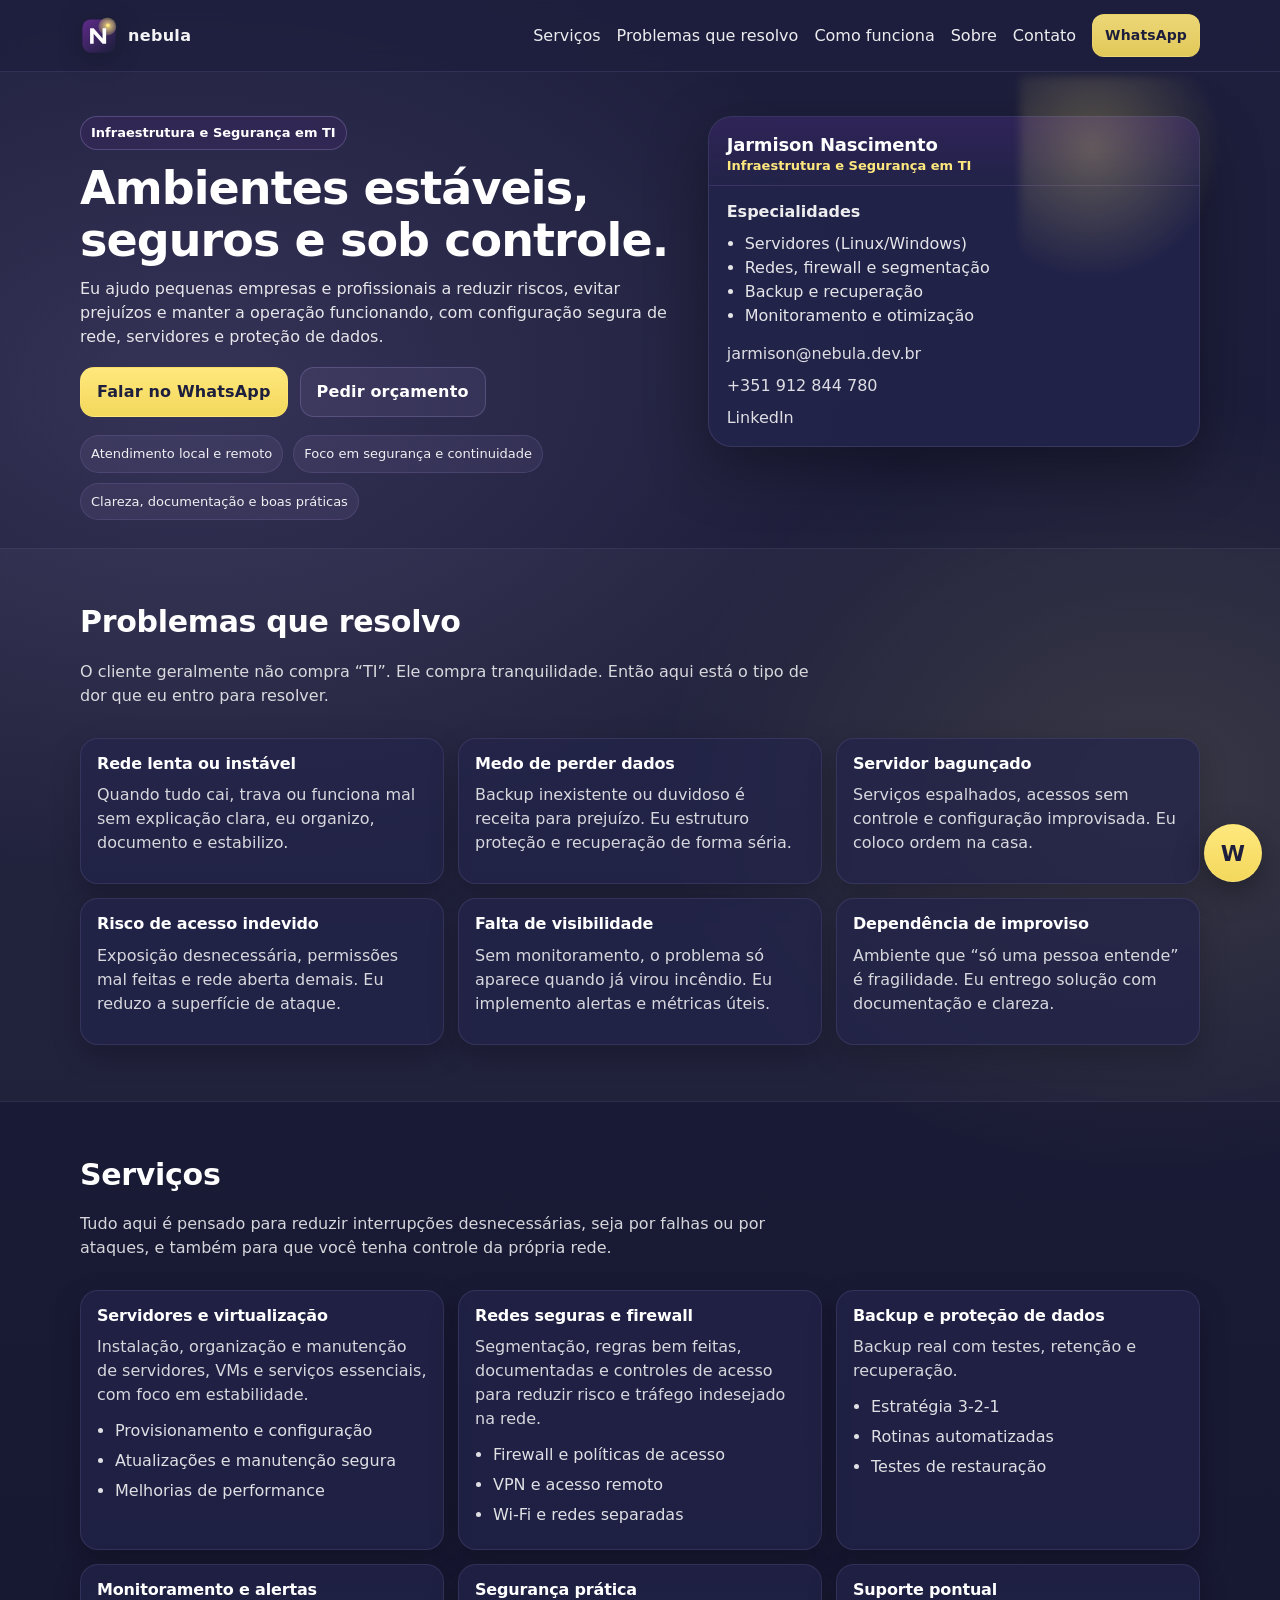
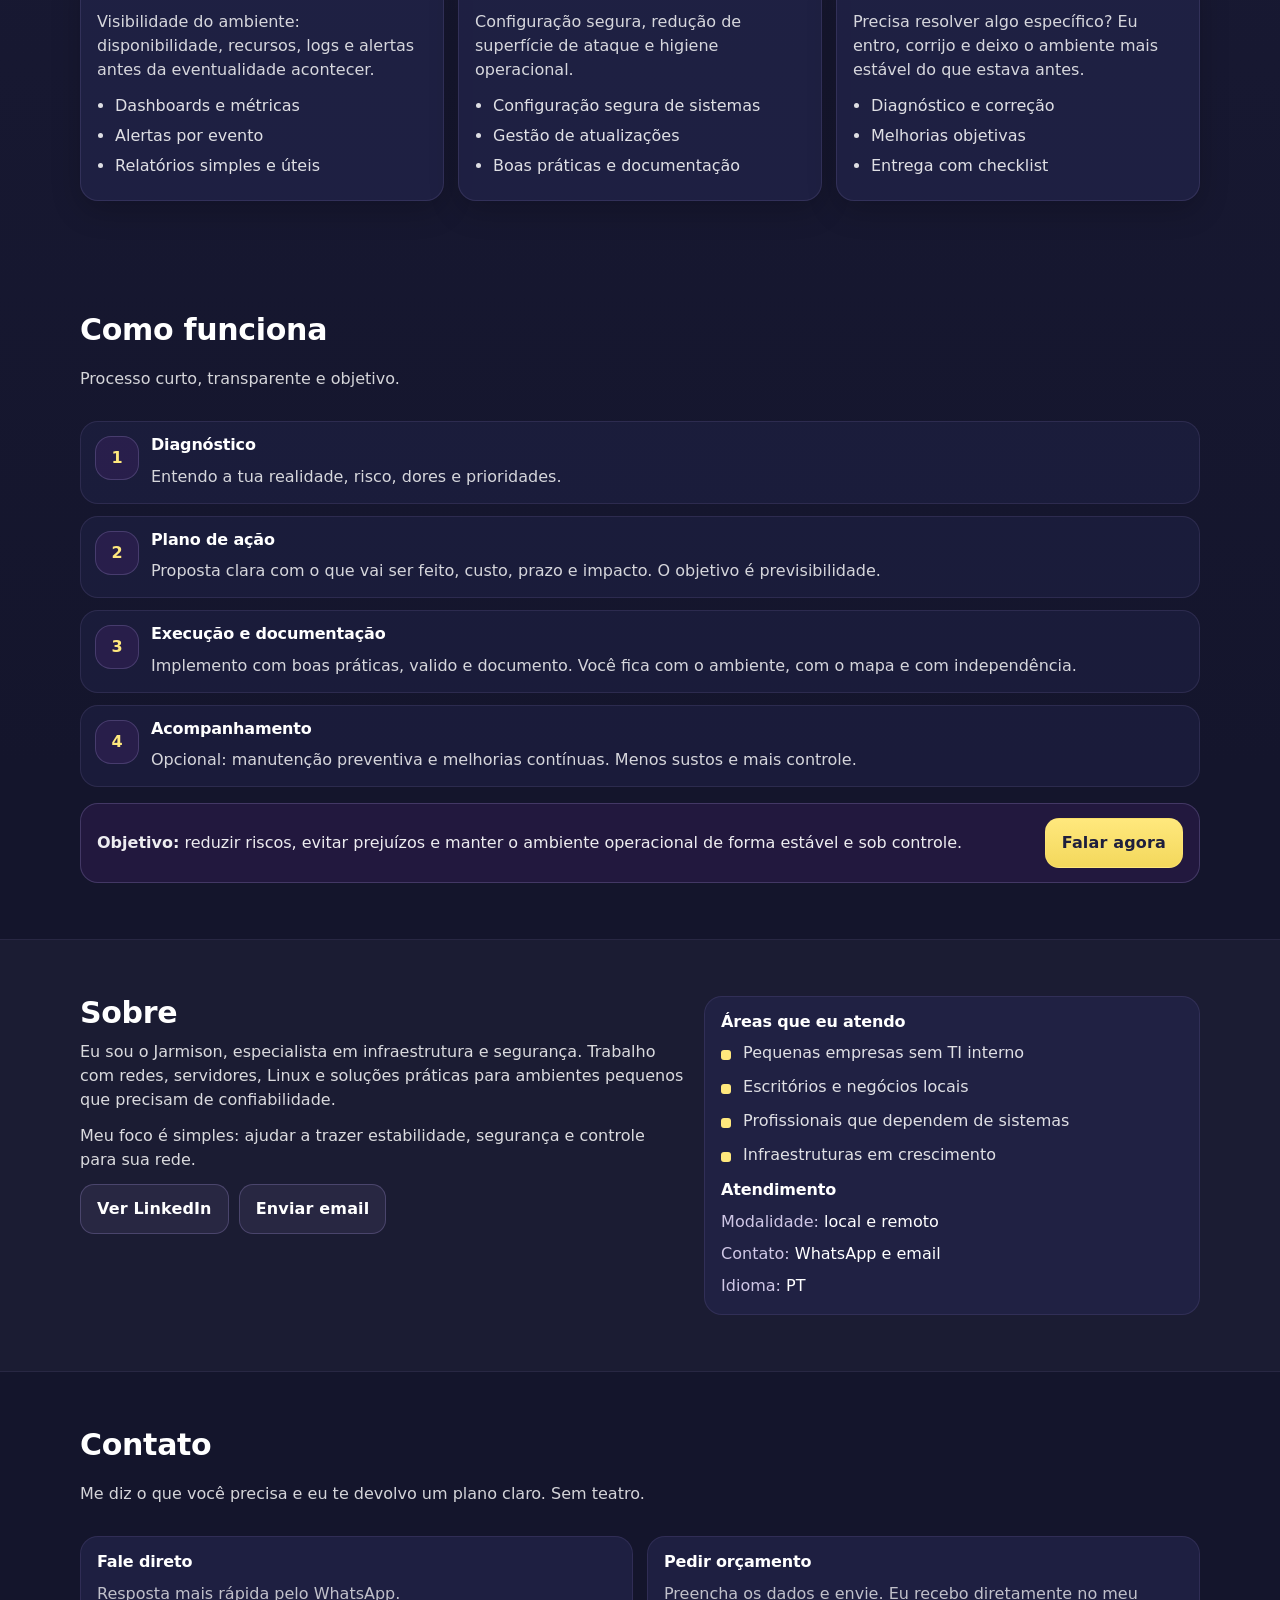
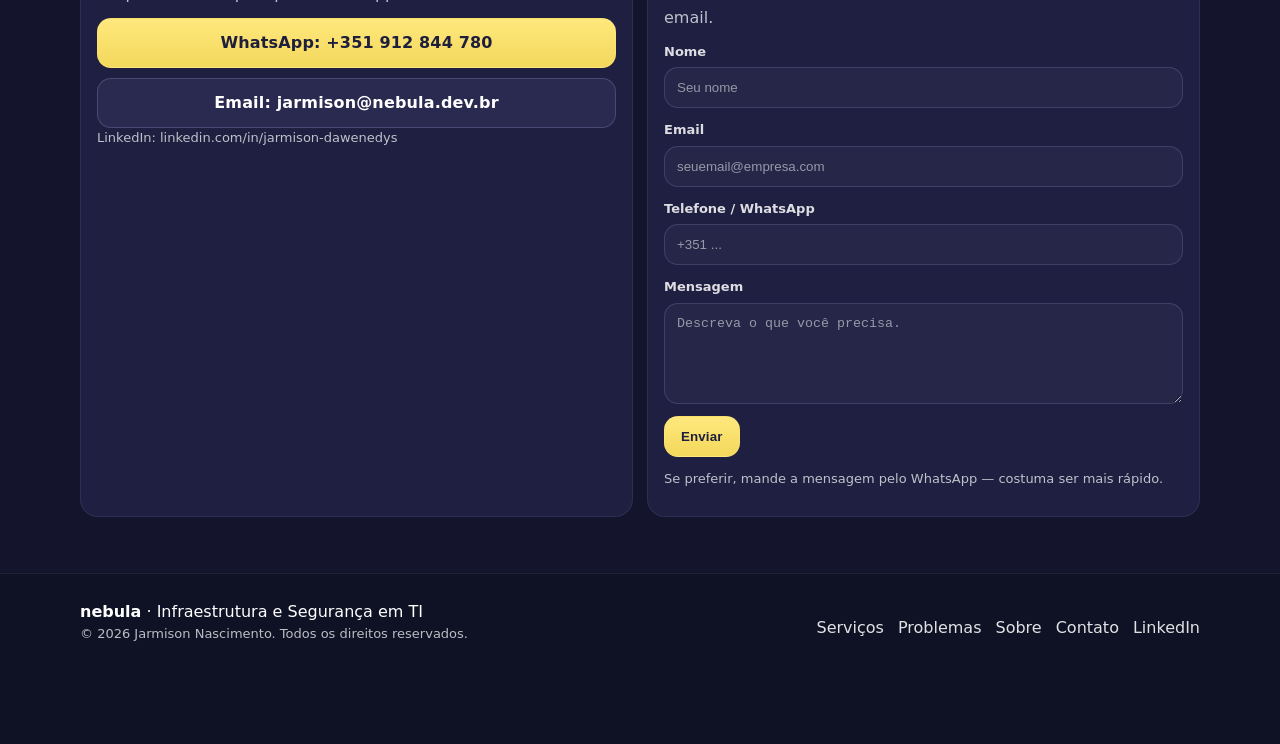
==== index.html @ e4e460ba "Atualizado algumas referências no código." ====
<!doctype html>
<html lang="pt-PT">
<head>
  <meta charset="utf-8" />
  <meta name="viewport" content="width=device-width, initial-scale=1" />
  <title>Jarmison Nascimento — Infraestrutura e Segurança em TI</title>
  <meta name="description" content="Infraestrutura e Segurança em TI para pequenas empresas e profissionais: redes, servidores, backup, proteção de dados, monitoramento e configuração segura. Atendimento local e remoto." />
  <meta name="robots" content="index,follow" />
  <meta name="author" content="Jarmison Nascimento" />
  <meta name="theme-color" content="#1E1F3D" />
  <meta name="keywords" content="infraestrutura TI, segurança TI, servidores, redes, firewall, backup, monitoramento, suporte técnico, pequenas empresas, Portugal" />
  <link rel="canonical" href="https://jarmis0n.github.io/nebula-site/" />

  <meta property="og:locale" content="pt_PT" />
  <meta property="og:type" content="website" />
  <meta property="og:title" content="Jarmison Nascimento — Infraestrutura e Segurança em TI" />
  <meta property="og:description" content="Soluções seguras e eficientes para pequenas empresas e profissionais. Atendimento local e remoto." />
  <meta property="og:url" content="https://jarmis0n.github.io/nebula-site/" />
  <meta property="og:site_name" content="Nebula" />
  <meta property="og:image" content="https://jarmis0n.github.io/nebula-site/og-image.png" />

  <meta name="twitter:card" content="summary_large_image" />
  <meta name="twitter:title" content="Jarmison Nascimento — Infraestrutura e Segurança em TI" />
  <meta name="twitter:description" content="Soluções seguras e eficientes para pequenas empresas e profissionais." />
  <meta name="twitter:image" content="https://jarmis0n.github.io/nebula-site/og-image.png" />

  <link rel="icon" type="image/svg+xml" href="favicon.svg" />
  <link rel="stylesheet" href="styles.css" />

  <script type="application/ld+json">
  {
    "@context": "https://schema.org",
    "@type": "ProfessionalService",
    "name": "Jarmison Nascimento - Infraestrutura e Segurança em TI",
    "description": "Serviços de infraestrutura e segurança em TI para pequenas empresas e profissionais.",
    "email": "jarmison@nebula.dev.br",
    "telephone": "+351912844780",
    "url": "https://jarmis0n.github.io/nebula-site/",
    "areaServed": "Portugal",
    "sameAs": [
      "https://www.linkedin.com/in/jarmison-dawenedys/"
    ]
  }
  </script>
</head>

<body>
  <a class="skip-link" href="#conteudo">Saltar para o conteúdo</a>

  <header class="site-header">
    <nav class="nav container" aria-label="Navegação principal">
      <a class="brand" href="#inicio" aria-label="Nebula - início">
        <img class="brand__logo" src="logo-nebula.svg" alt="" aria-hidden="true" />
        <span class="brand__text">nebula</span>
      </a>

      <button class="nav__toggle" aria-label="Abrir menu" aria-expanded="false" type="button">
        <span class="nav__toggle-lines" aria-hidden="true"></span>
      </button>

      <div class="nav__links" data-nav-links>
        <a href="#servicos">Serviços</a>
        <a href="#problemas">Problemas que resolvo</a>
        <a href="#como-funciona">Como funciona</a>
        <a href="#sobre">Sobre</a>
        <a href="#contato">Contato</a>
        <a class="btn btn--small btn--primary" href="https://wa.me/351912844780" target="_blank" rel="noopener">
          WhatsApp
        </a>
      </div>
    </nav>
  </header>

  <main id="conteudo">
    <section id="inicio" class="hero">
      <div class="container hero__grid">
        <div class="hero__content">
          <p class="kicker">Infraestrutura e Segurança em TI</p>
          <h1>Ambientes estáveis, seguros e sob controle.</h1>
          <p class="lead">
            Eu ajudo pequenas empresas e profissionais a reduzir riscos, evitar prejuízos e manter a operação funcionando, com configuração segura de rede, servidores e proteção de dados.
          </p>

          <div class="hero__cta">
            <a class="btn btn--primary" href="https://wa.me/351912844780" target="_blank" rel="noopener">
              Falar no WhatsApp
            </a>
            <a class="btn btn--ghost" href="#contato">
              Pedir orçamento
            </a>
          </div>

          <ul class="badges" aria-label="Destaques">
            <li>Atendimento local e remoto</li>
            <li>Foco em segurança e continuidade</li>
            <li>Clareza, documentação e boas práticas</li>
          </ul>
        </div>

        <div class="hero__card" aria-label="Resumo rápido">
          <div class="card">
            <div class="card__top">
              <h2 class="card__title">Jarmison Nascimento</h2>
              <p class="card__subtitle">Infraestrutura e Segurança em TI</p>
            </div>

            <div class="card__body">
              <div class="mini-list">
                <p><strong>Especialidades</strong></p>
                <ul>
                  <li>Servidores (Linux/Windows)</li>
                  <li>Redes, firewall e segmentação</li>
                  <li>Backup e recuperação</li>
                  <li>Monitoramento e otimização</li>
                </ul>
              </div>

              <div class="contact-mini">
                <a href="mailto:jarmison@nebula.dev.br">jarmison@nebula.dev.br</a>
                <a href="https://wa.me/351912844780" target="_blank" rel="noopener">+351 912 844 780</a>
                <a href="https://www.linkedin.com/in/jarmison-dawenedys/" target="_blank" rel="noopener">LinkedIn</a>
              </div>
            </div>
          </div>

          <div class="glow" aria-hidden="true"></div>
        </div>
      </div>
    </section>

    <section id="problemas" class="section section--alt">
      <div class="container">
        <div class="section__head">
          <h2>Problemas que resolvo</h2>
          <p>O cliente geralmente não compra “TI”. Ele compra tranquilidade. Então aqui está o tipo de dor que eu entro para resolver.</p>
        </div>

        <div class="problems-grid">
          <article class="problem-card">
            <h3>Rede lenta ou instável</h3>
            <p>Quando tudo cai, trava ou funciona mal sem explicação clara, eu organizo, documento e estabilizo.</p>
          </article>

          <article class="problem-card">
            <h3>Medo de perder dados</h3>
            <p>Backup inexistente ou duvidoso é receita para prejuízo. Eu estruturo proteção e recuperação de forma séria.</p>
          </article>

          <article class="problem-card">
            <h3>Servidor bagunçado</h3>
            <p>Serviços espalhados, acessos sem controle e configuração improvisada. Eu coloco ordem na casa.</p>
          </article>

          <article class="problem-card">
            <h3>Risco de acesso indevido</h3>
            <p>Exposição desnecessária, permissões mal feitas e rede aberta demais. Eu reduzo a superfície de ataque.</p>
          </article>

          <article class="problem-card">
            <h3>Falta de visibilidade</h3>
            <p>Sem monitoramento, o problema só aparece quando já virou incêndio. Eu implemento alertas e métricas úteis.</p>
          </article>

          <article class="problem-card">
            <h3>Dependência de improviso</h3>
            <p>Ambiente que “só uma pessoa entende” é fragilidade. Eu entrego solução com documentação e clareza.</p>
          </article>
        </div>
      </div>
    </section>

    <section id="servicos" class="section">
      <div class="container">
        <div class="section__head">
          <h2>Serviços</h2>
          <p>
            Tudo aqui é pensado para reduzir interrupções desnecessárias, seja por falhas ou por ataques, e também para que você tenha controle da própria rede.
          </p>
        </div>

        <div class="grid grid--3">
          <article class="feature">
            <h3>Servidores e virtualização</h3>
            <p>Instalação, organização e manutenção de servidores, VMs e serviços essenciais, com foco em estabilidade.</p>
            <ul class="feature__bullets">
              <li>Provisionamento e configuração</li>
              <li>Atualizações e manutenção segura</li>
              <li>Melhorias de performance</li>
            </ul>
          </article>

          <article class="feature">
            <h3>Redes seguras e firewall</h3>
            <p>Segmentação, regras bem feitas, documentadas e controles de acesso para reduzir risco e tráfego indesejado na rede.</p>
            <ul class="feature__bullets">
              <li>Firewall e políticas de acesso</li>
              <li>VPN e acesso remoto</li>
              <li>Wi-Fi e redes separadas</li>
            </ul>
          </article>

          <article class="feature">
            <h3>Backup e proteção de dados</h3>
            <p>Backup real com testes, retenção e recuperação.</p>
            <ul class="feature__bullets">
              <li>Estratégia 3-2-1</li>
              <li>Rotinas automatizadas</li>
              <li>Testes de restauração</li>
            </ul>
          </article>

          <article class="feature">
            <h3>Monitoramento e alertas</h3>
            <p>Visibilidade do ambiente: disponibilidade, recursos, logs e alertas antes da eventualidade acontecer.</p>
            <ul class="feature__bullets">
              <li>Dashboards e métricas</li>
              <li>Alertas por evento</li>
              <li>Relatórios simples e úteis</li>
            </ul>
          </article>

          <article class="feature">
            <h3>Segurança prática</h3>
            <p>Configuração segura, redução de superfície de ataque e higiene operacional.</p>
            <ul class="feature__bullets">
              <li>Configuração segura de sistemas</li>
              <li>Gestão de atualizações</li>
              <li>Boas práticas e documentação</li>
            </ul>
          </article>

          <article class="feature">
            <h3>Suporte pontual</h3>
            <p>Precisa resolver algo específico? Eu entro, corrijo e deixo o ambiente mais estável do que estava antes.</p>
            <ul class="feature__bullets">
              <li>Diagnóstico e correção</li>
              <li>Melhorias objetivas</li>
              <li>Entrega com checklist</li>
            </ul>
          </article>
        </div>
      </div>
    </section>

    <section id="como-funciona" class="section">
      <div class="container">
        <div class="section__head">
          <h2>Como funciona</h2>
          <p>Processo curto, transparente e objetivo.</p>
        </div>

        <div class="steps">
          <div class="step">
            <div class="step__num">1</div>
            <div class="step__content">
              <h3>Diagnóstico</h3>
              <p>Entendo a tua realidade, risco, dores e prioridades.</p>
            </div>
          </div>

          <div class="step">
            <div class="step__num">2</div>
            <div class="step__content">
              <h3>Plano de ação</h3>
              <p>Proposta clara com o que vai ser feito, custo, prazo e impacto. O objetivo é previsibilidade.</p>
            </div>
          </div>

          <div class="step">
            <div class="step__num">3</div>
            <div class="step__content">
              <h3>Execução e documentação</h3>
              <p>Implemento com boas práticas, valido e documento. Você fica com o ambiente, com o mapa e com independência.</p>
            </div>
          </div>

          <div class="step">
            <div class="step__num">4</div>
            <div class="step__content">
              <h3>Acompanhamento</h3>
              <p>Opcional: manutenção preventiva e melhorias contínuas. Menos sustos e mais controle.</p>
            </div>
          </div>
        </div>

        <div class="callout">
          <p><strong>Objetivo:</strong> reduzir riscos, evitar prejuízos e manter o ambiente operacional de forma estável e sob controle.</p>
          <a class="btn btn--primary" href="https://wa.me/351912844780" target="_blank" rel="noopener">Falar agora</a>
        </div>
      </div>
    </section>

    <section id="sobre" class="section section--alt">
      <div class="container about">
        <div class="about__text">
          <h2>Sobre</h2>
          <p>
            Eu sou o Jarmison, especialista em infraestrutura e segurança. Trabalho com redes, servidores, Linux e soluções práticas para ambientes pequenos que precisam de confiabilidade.
          </p>
          <p>
            Meu foco é simples: ajudar a trazer estabilidade, segurança e controle para sua rede.
          </p>

          <div class="about__links">
            <a class="btn btn--ghost" href="https://www.linkedin.com/in/jarmison-dawenedys/" target="_blank" rel="noopener">
              Ver LinkedIn
            </a>
            <a class="btn btn--ghost" href="mailto:jarmison@nebula.dev.br">
              Enviar email
            </a>
          </div>
        </div>

        <div class="about__panel">
          <div class="panel">
            <h3>Áreas que eu atendo</h3>
            <ul class="checklist">
              <li>Pequenas empresas sem TI interno</li>
              <li>Escritórios e negócios locais</li>
              <li>Profissionais que dependem de sistemas</li>
              <li>Infraestruturas em crescimento</li>
            </ul>

            <h3 class="mt">Atendimento</h3>
            <ul class="meta">
              <li><span>Modalidade:</span> local e remoto</li>
              <li><span>Contato:</span> WhatsApp e email</li>
              <li><span>Idioma:</span> PT</li>
            </ul>
          </div>
        </div>
      </div>
    </section>

    <section id="contato" class="section">
      <div class="container">
        <div class="section__head">
          <h2>Contato</h2>
          <p>Me diz o que você precisa e eu te devolvo um plano claro. Sem teatro.</p>
        </div>

        <div class="contact-grid">
          <div class="contact-card">
            <h3>Fale direto</h3>
            <p class="muted">Resposta mais rápida pelo WhatsApp.</p>

            <div class="contact-actions">
              <a class="btn btn--primary" href="https://wa.me/351912844780" target="_blank" rel="noopener">
                WhatsApp: +351 912 844 780
              </a>
              <a class="btn btn--ghost" href="mailto:jarmison@nebula.dev.br">
                Email: jarmison@nebula.dev.br
              </a>
            </div>

            <p class="muted small">
              LinkedIn:
              <a href="https://www.linkedin.com/in/jarmison-dawenedys/" target="_blank" rel="noopener">
                linkedin.com/in/jarmison-dawenedys
              </a>
            </p>
          </div>

          <form class="form" id="contact-form" action="https://formspree.io/f/mjgakaqd" method="POST">
            <h3>Pedir orçamento</h3>
            <p class="muted">Preencha os dados e envie. Eu recebo diretamente no meu email.</p>

            <label>
              <span>Nome</span>
              <input name="nome" type="text" autocomplete="name" placeholder="Seu nome" required />
            </label>

            <label>
              <span>Email</span>
              <input name="email" type="email" autocomplete="email" placeholder="seuemail@empresa.com" required />
            </label>

            <label>
              <span>Telefone / WhatsApp</span>
              <input name="telefone" type="text" autocomplete="tel" placeholder="+351 ..." />
            </label>

            <label>
              <span>Mensagem</span>
              <textarea name="mensagem" rows="5" placeholder="Descreva o que você precisa." required></textarea>
            </label>

            <input type="hidden" name="_subject" value="Novo pedido de orçamento pelo site Nebula" />
            <input type="text" name="_gotcha" class="hidden-field" tabindex="-1" autocomplete="off" />

            <button class="btn btn--primary" type="submit">Enviar</button>

            <p id="form-status" class="muted small" aria-live="polite"></p>

            <p class="muted small">
              Se preferir, mande a mensagem pelo WhatsApp — costuma ser mais rápido.
            </p>
          </form>
        </div>
      </div>
    </section>
  </main>

  <a class="whatsapp-float" href="https://wa.me/351912844780" target="_blank" rel="noopener" aria-label="Falar no WhatsApp">
    <span aria-hidden="true">W</span>
  </a>

  <footer class="footer">
    <div class="container footer__grid">
      <div>
        <p class="footer__brand"><strong>nebula</strong> · Infraestrutura e Segurança em TI</p>
        <p class="muted small">© <span id="year"></span> Jarmison Nascimento. Todos os direitos reservados.</p>
      </div>

      <div class="footer__links">
        <a href="#servicos">Serviços</a>
        <a href="#problemas">Problemas</a>
        <a href="#sobre">Sobre</a>
        <a href="#contato">Contato</a>
        <a href="https://www.linkedin.com/in/jarmison-dawenedys/" target="_blank" rel="noopener">LinkedIn</a>
      </div>
    </div>
  </footer>

  <script>
    document.getElementById('year').textContent = new Date().getFullYear();

    const toggle = document.querySelector('.nav__toggle');
    const links = document.querySelector('[data-nav-links]');
    toggle?.addEventListener('click', () => {
      const open = links.classList.toggle('is-open');
      toggle.setAttribute('aria-expanded', open ? 'true' : 'false');
    });

    const form = document.getElementById('contact-form');
    const statusEl = document.getElementById('form-status');

    form?.addEventListener('submit', async (e) => {
      e.preventDefault();
      statusEl.textContent = 'Enviando...';

      const data = new FormData(form);

      try {
        const response = await fetch(form.action, {
          method: 'POST',
          body: data,
          headers: {
            'Accept': 'application/json'
          }
        });

        if (response.ok) {
          form.reset();
          statusEl.textContent = 'Mensagem enviada com sucesso. Vou responder em breve.';
        } else {
          statusEl.textContent = 'Erro ao enviar. Tente novamente ou use WhatsApp.';
        }
      } catch (error) {
        statusEl.textContent = 'Falha de conexão. Use WhatsApp ou email.';
      }
    });
  </script>
</body>
</html>
---- styles.css ----
:root{
  --bg: #1E1F3D;
  --bg2: #14152C;
  --panel: #23244A;
  --text: #FFFFFF;
  --muted: #CFC7E6;
  --line: #3B3C6B;
  --primary: #5B2A86;
  --secondary: #9B8ACA;
  --accent: #FFE87D;
  --shadow: 0 20px 60px rgba(0,0,0,.35);
  --radius: 18px;
  --radius2: 24px;
}

*{ box-sizing:border-box; }
html{ scroll-behavior:smooth; }
body{
  margin:0;
  font-family: ui-sans-serif, system-ui, -apple-system, Segoe UI, Roboto, Helvetica, Arial, "Apple Color Emoji","Segoe UI Emoji";
  background:
    radial-gradient(1200px 800px at 15% 10%, rgba(155,138,202,.20), transparent 60%),
    radial-gradient(900px 700px at 90% 20%, rgba(255,232,125,.10), transparent 55%),
    linear-gradient(180deg, var(--bg), var(--bg2) 60%);
  color: var(--text);
  line-height:1.5;
}

a{ color:inherit; text-decoration:none; }
a:hover{ text-decoration:none; color: var(--accent); }
p{ margin:0 0 12px; }
h1,h2,h3{ margin:0 0 10px; line-height:1.15; }
h1{ font-size: clamp(32px, 4vw, 46px); letter-spacing:-.02em; }
h2{ font-size: clamp(22px, 2.4vw, 30px); letter-spacing:-.01em; }
h3{ font-size: 16px; letter-spacing:-.01em; }

.container{
  width:min(1120px, calc(100% - 40px));
  margin-inline:auto;
}

.skip-link{
  position:absolute;
  left:-9999px;
  top:auto;
  width:1px;
  height:1px;
  overflow:hidden;
}
.skip-link:focus{
  left:20px;
  top:20px;
  width:auto;
  height:auto;
  padding:10px 14px;
  background:var(--text);
  color:var(--bg);
  border-radius:12px;
  z-index:9999;
}

.site-header{
  position:sticky;
  top:0;
  z-index:100;
  backdrop-filter: blur(10px);
  background: rgba(30,31,61,.72);
  border-bottom: 1px solid rgba(155,138,202,.16);
}
.nav{
  display:flex;
  align-items:center;
  justify-content:space-between;
  padding:14px 0;
  gap:14px;
}

.brand{
  display:flex;
  align-items:center;
  gap:10px;
  font-weight:700;
  letter-spacing:.02em;
}
.brand__logo{
  width:38px;
  height:38px;
  display:block;
  filter: drop-shadow(0 4px 12px rgba(0,0,0,.25));
}
.brand__text{ text-transform:lowercase; opacity:.95; }

.nav__links{
  display:flex;
  align-items:center;
  gap:16px;
}
.nav__links a{
  opacity:.92;
}
.nav__links a:hover{
  opacity:1;
}

.nav__toggle{
  display:none;
  background: transparent;
  border:1px solid rgba(155,138,202,.25);
  border-radius:14px;
  padding:10px 12px;
  color: var(--text);
}
.nav__toggle-lines{
  display:block;
  width:22px;
  height:2px;
  background: var(--text);
  position:relative;
}
.nav__toggle-lines::before,
.nav__toggle-lines::after{
  content:"";
  position:absolute;
  left:0;
  width:22px;
  height:2px;
  background: var(--text);
}
.nav__toggle-lines::before{ top:-7px; }
.nav__toggle-lines::after{ top:7px; }

.btn{
  display:inline-flex;
  align-items:center;
  justify-content:center;
  gap:10px;
  padding:12px 16px;
  border-radius: 14px;
  border:1px solid transparent;
  font-weight:650;
  letter-spacing:.01em;
  transition: transform .08s ease, opacity .08s ease, background .12s ease, border-color .12s ease, filter .12s ease;
}
.btn:active{ transform: translateY(1px); }
.btn--small{ padding:10px 12px; border-radius:12px; font-size:14px; }

.btn--primary{
  background: linear-gradient(180deg, #FFE87D, #f3d85c);
  color: #1E1F3D;
  border-color: rgba(255,232,125,.35);
}
.btn--primary:hover{
  filter: brightness(1.03);
}

.btn--ghost{
  background: rgba(155,138,202,.10);
  border-color: rgba(155,138,202,.30);
  color: var(--text);
}
.btn--ghost:hover{
  background: rgba(155,138,202,.16);
}

.hero{
  padding: 44px 0 28px;
}
.hero__grid{
  display:grid;
  grid-template-columns: 1.1fr .9fr;
  gap: 26px;
  align-items: stretch;
}
.kicker{
  display:inline-flex;
  gap:10px;
  align-items:center;
  padding:6px 10px;
  border-radius:999px;
  background: rgba(91,42,134,.18);
  border:1px solid rgba(155,138,202,.35);
  color: var(--text);
  font-weight:650;
  font-size:13px;
  margin-bottom:12px;
}
.lead{
  color: rgba(255,255,255,.88);
  font-size: 16px;
  max-width: 58ch;
}
.hero__cta{
  display:flex;
  gap:12px;
  margin-top: 18px;
  flex-wrap:wrap;
}
.badges{
  list-style:none;
  padding:0;
  margin: 18px 0 0;
  display:flex;
  gap:10px;
  flex-wrap:wrap;
}
.badges li{
  padding:8px 10px;
  border-radius: 999px;
  background: rgba(155,138,202,.10);
  border:1px solid rgba(155,138,202,.18);
  color: rgba(255,255,255,.92);
  font-size: 13px;
}

.hero__card{
  position:relative;
}
.card{
  position:relative;
  background: rgba(35,36,74,.88);
  border:1px solid rgba(155,138,202,.18);
  border-radius: var(--radius2);
  box-shadow: var(--shadow);
  overflow:hidden;
}
.card__top{
  padding: 18px 18px 10px;
  border-bottom:1px solid rgba(155,138,202,.12);
  background: linear-gradient(180deg, rgba(91,42,134,.25), transparent);
}
.card__title{ font-size: 18px; margin:0; }
.card__subtitle{
  margin:0;
  color: var(--accent);
  font-weight:650;
  font-size: 13px;
}
.card__body{ padding: 14px 18px 16px; }
.mini-list p{ margin: 0 0 8px; color: rgba(255,255,255,.92); }
.mini-list ul{
  margin:0 0 14px;
  padding-left: 18px;
  color: rgba(255,255,255,.88);
}
.contact-mini{
  display:flex;
  flex-direction:column;
  gap:8px;
}
.contact-mini a{
  color: rgba(255,255,255,.92);
  opacity:.92;
}
.contact-mini a:hover{ opacity:1; }

.glow{
  position:absolute;
  inset: -40px -60px auto auto;
  width: 240px;
  height: 240px;
  background: radial-gradient(circle at 30% 30%, rgba(255,232,125,.28), transparent 55%);
  filter: blur(4px);
  pointer-events:none;
}

.section{
  padding: 56px 0;
}
.section--alt{
  background: rgba(255,255,255,.03);
  border-top: 1px solid rgba(155,138,202,.10);
  border-bottom: 1px solid rgba(155,138,202,.10);
}
.section__head{
  display:grid;
  gap:10px;
  margin-bottom: 18px;
}
.section__head p{ color: rgba(255,255,255,.82); max-width: 74ch; }

.grid{
  display:grid;
  gap:14px;
}
.grid--3{
  grid-template-columns: repeat(3, 1fr);
}

.feature, .problem-card{
  background: rgba(35,36,74,.70);
  border:1px solid rgba(155,138,202,.16);
  border-radius: var(--radius);
  padding: 16px;
  box-shadow: 0 10px 30px rgba(0,0,0,.20);
}
.feature p, .problem-card p{ color: rgba(255,255,255,.82); }
.feature__bullets{
  margin: 10px 0 0;
  padding-left: 18px;
  color: rgba(255,255,255,.86);
}
.feature__bullets li{ margin: 6px 0; }

.problems-grid{
  display:grid;
  grid-template-columns: repeat(3, 1fr);
  gap:14px;
}

.steps{
  display:grid;
  gap:12px;
}
.step{
  display:grid;
  grid-template-columns: 44px 1fr;
  gap:12px;
  align-items:flex-start;
  background: rgba(35,36,74,.48);
  border:1px solid rgba(155,138,202,.14);
  border-radius: var(--radius);
  padding: 14px;
}
.step__num{
  width: 44px;
  height: 44px;
  display:grid;
  place-items:center;
  border-radius: 16px;
  background: rgba(91,42,134,.22);
  border:1px solid rgba(155,138,202,.28);
  color: var(--accent);
  font-weight:800;
}
.step__content p{ color: rgba(255,255,255,.82); margin: 0; }

.callout{
  margin-top: 16px;
  display:flex;
  align-items:center;
  justify-content:space-between;
  gap:12px;
  padding: 14px 16px;
  border-radius: var(--radius);
  background: rgba(91,42,134,.20);
  border:1px solid rgba(155,138,202,.28);
}
.callout p{ margin:0; color: rgba(255,255,255,.92); }

.about{
  display:grid;
  grid-template-columns: 1.1fr .9fr;
  gap: 18px;
  align-items: start;
}
.about__text p{ color: rgba(255,255,255,.84); }
.about__links{ display:flex; gap:10px; flex-wrap:wrap; margin-top: 10px; }

.panel{
  background: rgba(35,36,74,.70);
  border:1px solid rgba(155,138,202,.14);
  border-radius: var(--radius);
  padding: 16px;
}
.checklist{
  list-style:none;
  padding:0;
  margin: 10px 0 0;
  display:grid;
  gap:10px;
}
.checklist li{
  position:relative;
  padding-left: 22px;
  color: rgba(255,255,255,.86);
}
.checklist li::before{
  content:"";
  position:absolute;
  left:0;
  top:.55em;
  width: 10px;
  height: 10px;
  border-radius: 3px;
  background: var(--accent);
}
.meta{
  list-style:none;
  padding:0;
  margin: 10px 0 0;
  display:grid;
  gap:8px;
}
.meta span{ color: var(--muted); }

.contact-grid{
  display:grid;
  grid-template-columns: 1fr 1fr;
  gap: 14px;
}
.contact-card{
  background: rgba(35,36,74,.70);
  border:1px solid rgba(155,138,202,.14);
  border-radius: var(--radius);
  padding: 16px;
}
.contact-actions{ display:grid; gap:10px; margin-top: 12px; }

.form{
  background: rgba(35,36,74,.70);
  border:1px solid rgba(155,138,202,.14);
  border-radius: var(--radius);
  padding: 16px;
}
label{ display:grid; gap:6px; margin-bottom: 12px; }
label span{ color: rgba(255,255,255,.85); font-weight:650; font-size: 13px; }
input, textarea{
  width:100%;
  padding: 12px 12px;
  border-radius: 14px;
  border:1px solid rgba(155,138,202,.24);
  background: rgba(255,255,255,.04);
  color: var(--text);
  outline:none;
}
input::placeholder, textarea::placeholder{
  color: rgba(255,255,255,.52);
}
input:focus, textarea:focus{
  border-color: rgba(255,232,125,.65);
  box-shadow: 0 0 0 4px rgba(255,232,125,.12);
}
.hidden-field{
  display:none !important;
}
.muted{ color: rgba(255,255,255,.72); }
.small{ font-size: 13px; }
.mt{ margin-top: 14px; }

.whatsapp-float{
  position: fixed;
  right: 18px;
  bottom: 18px;
  width: 58px;
  height: 58px;
  border-radius: 50%;
  display: grid;
  place-items: center;
  font-weight: 800;
  font-size: 22px;
  background: linear-gradient(180deg, #FFE87D, #f3d85c);
  color: #1E1F3D;
  box-shadow: 0 10px 30px rgba(0,0,0,.35);
  border: 1px solid rgba(255,232,125,.45);
  z-index: 120;
}
.whatsapp-float:hover{
  transform: translateY(-1px);
  filter: brightness(1.03);
}

.footer{
  padding: 26px 0 88px;
  border-top: 1px solid rgba(155,138,202,.12);
  background: rgba(8,9,24,.35);
}
.footer__grid{
  display:flex;
  align-items:center;
  justify-content:space-between;
  gap: 14px;
  flex-wrap:wrap;
}
.footer__links{
  display:flex;
  gap: 14px;
  flex-wrap:wrap;
}
.footer__links a{ opacity:.88; }
.footer__links a:hover{ opacity:1; }
.footer__brand{ margin:0; }

@media (max-width: 980px){
  .hero__grid{ grid-template-columns: 1fr; }
  .about{ grid-template-columns: 1fr; }
  .grid--3, .problems-grid{ grid-template-columns: 1fr 1fr; }
  .contact-grid{ grid-template-columns: 1fr; }
}

@media (max-width: 720px){
  .nav__toggle{ display:inline-flex; }
  .nav__links{
    position:absolute;
    top: 60px;
    right: 20px;
    left: 20px;
    display:none;
    flex-direction:column;
    align-items:stretch;
    gap:10px;
    padding: 14px;
    border-radius: 18px;
    background: rgba(30,31,61,.96);
    border:1px solid rgba(155,138,202,.18);
    box-shadow: var(--shadow);
  }
  .nav__links.is-open{ display:flex; }
  .grid--3, .problems-grid{ grid-template-columns: 1fr; }
  .callout{ flex-direction:column; align-items:flex-start; }
}
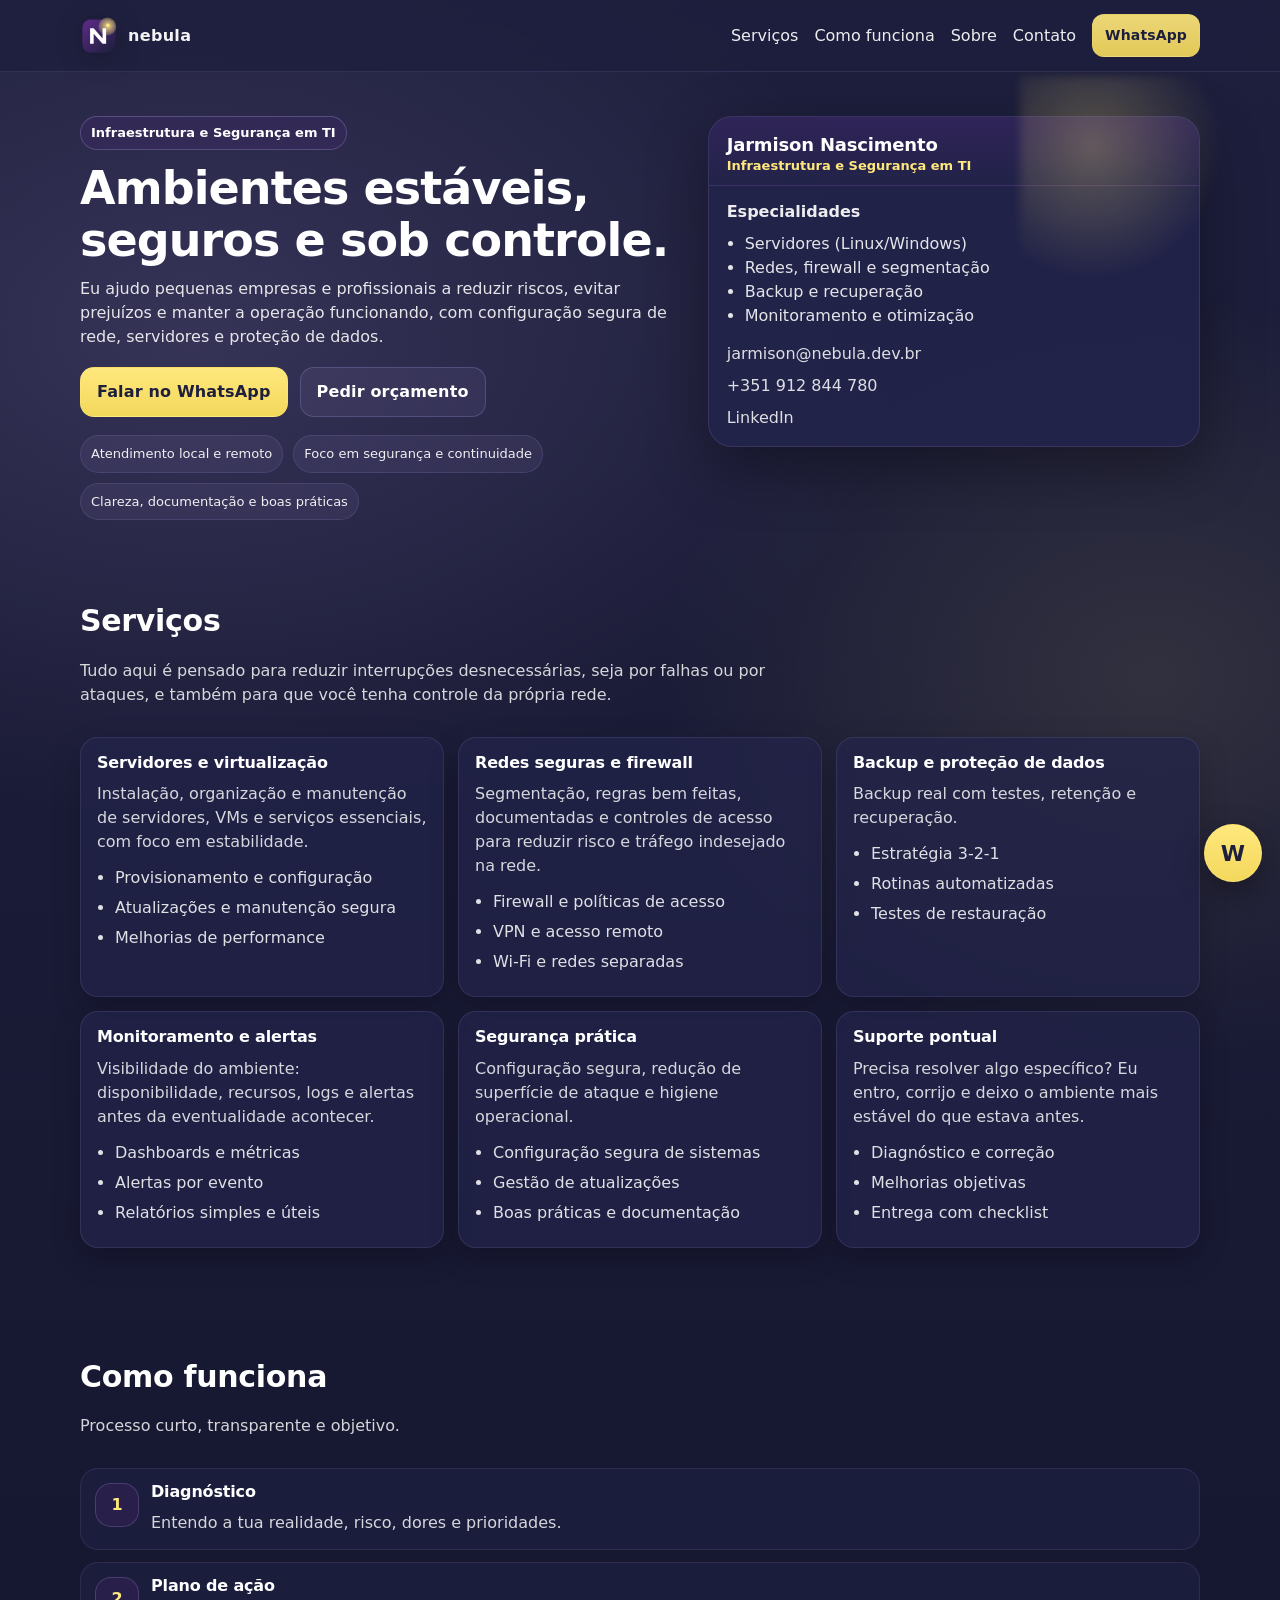
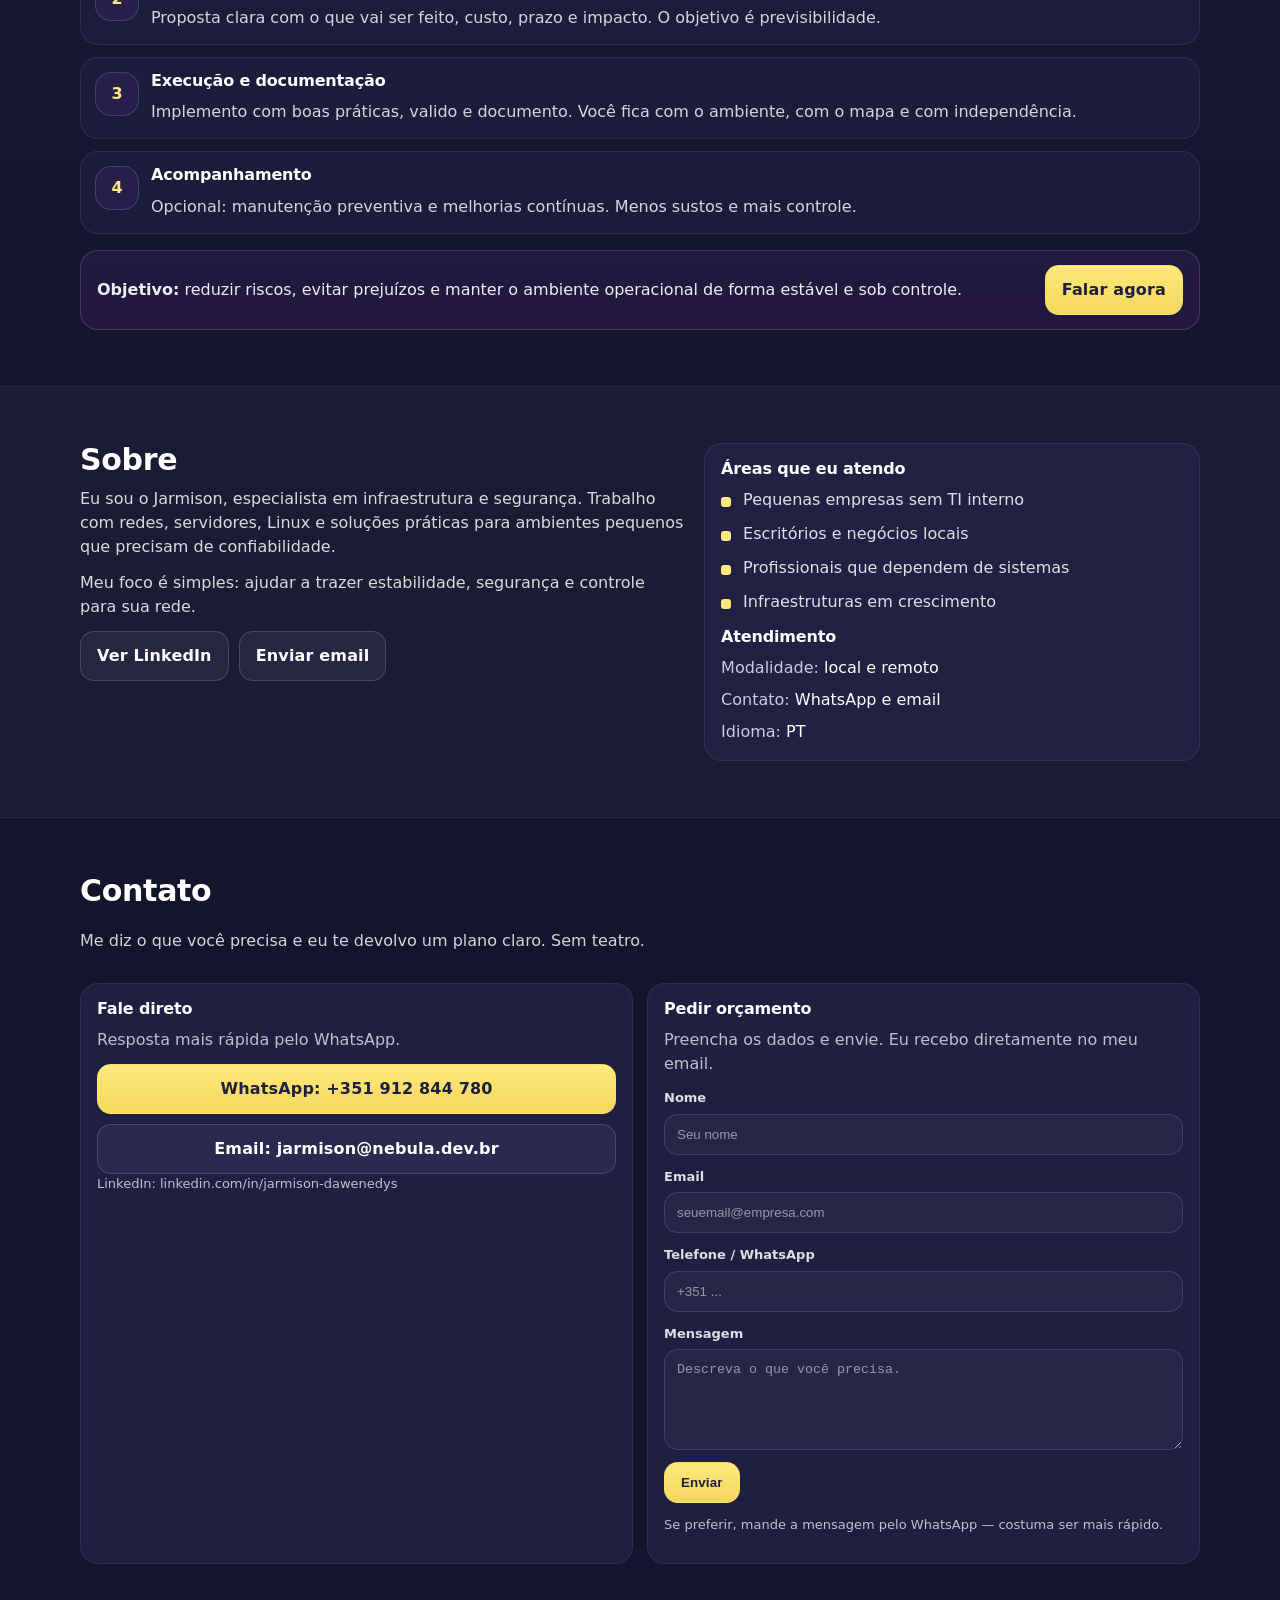
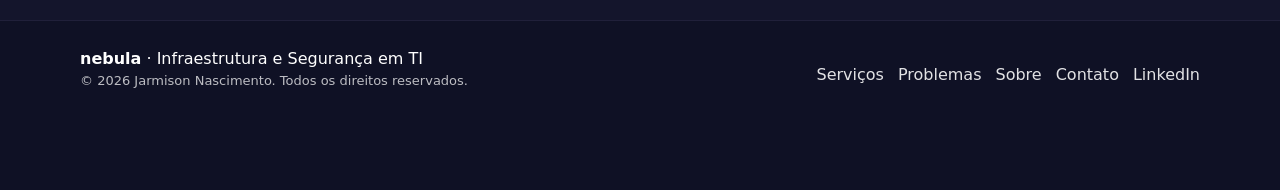
==== commit a469b32d: "Removido toda a seção "Problemas" do site" ====
--- a/index.html
+++ b/index.html
@@ -60,7 +60,6 @@
 
       <div class="nav__links" data-nav-links>
         <a href="#servicos">Serviços</a>
-        <a href="#problemas">Problemas que resolvo</a>
         <a href="#como-funciona">Como funciona</a>
         <a href="#sobre">Sobre</a>
         <a href="#contato">Contato</a>
@@ -124,47 +123,6 @@
           </div>
 
           <div class="glow" aria-hidden="true"></div>
-        </div>
-      </div>
-    </section>
-
-    <section id="problemas" class="section section--alt">
-      <div class="container">
-        <div class="section__head">
-          <h2>Problemas que resolvo</h2>
-          <p>O cliente geralmente não compra “TI”. Ele compra tranquilidade. Então aqui está o tipo de dor que eu entro para resolver.</p>
-        </div>
-
-        <div class="problems-grid">
-          <article class="problem-card">
-            <h3>Rede lenta ou instável</h3>
-            <p>Quando tudo cai, trava ou funciona mal sem explicação clara, eu organizo, documento e estabilizo.</p>
-          </article>
-
-          <article class="problem-card">
-            <h3>Medo de perder dados</h3>
-            <p>Backup inexistente ou duvidoso é receita para prejuízo. Eu estruturo proteção e recuperação de forma séria.</p>
-          </article>
-
-          <article class="problem-card">
-            <h3>Servidor bagunçado</h3>
-            <p>Serviços espalhados, acessos sem controle e configuração improvisada. Eu coloco ordem na casa.</p>
-          </article>
-
-          <article class="problem-card">
-            <h3>Risco de acesso indevido</h3>
-            <p>Exposição desnecessária, permissões mal feitas e rede aberta demais. Eu reduzo a superfície de ataque.</p>
-          </article>
-
-          <article class="problem-card">
-            <h3>Falta de visibilidade</h3>
-            <p>Sem monitoramento, o problema só aparece quando já virou incêndio. Eu implemento alertas e métricas úteis.</p>
-          </article>
-
-          <article class="problem-card">
-            <h3>Dependência de improviso</h3>
-            <p>Ambiente que “só uma pessoa entende” é fragilidade. Eu entrego solução com documentação e clareza.</p>
-          </article>
         </div>
       </div>
     </section>
--- a/styles.css
+++ b/styles.css
@@ -508,3 +508,6 @@
   .grid--3, .problems-grid{ grid-template-columns: 1fr; }
   .callout{ flex-direction:column; align-items:flex-start; }
 }
+#problemas {
+  display: none;
+}
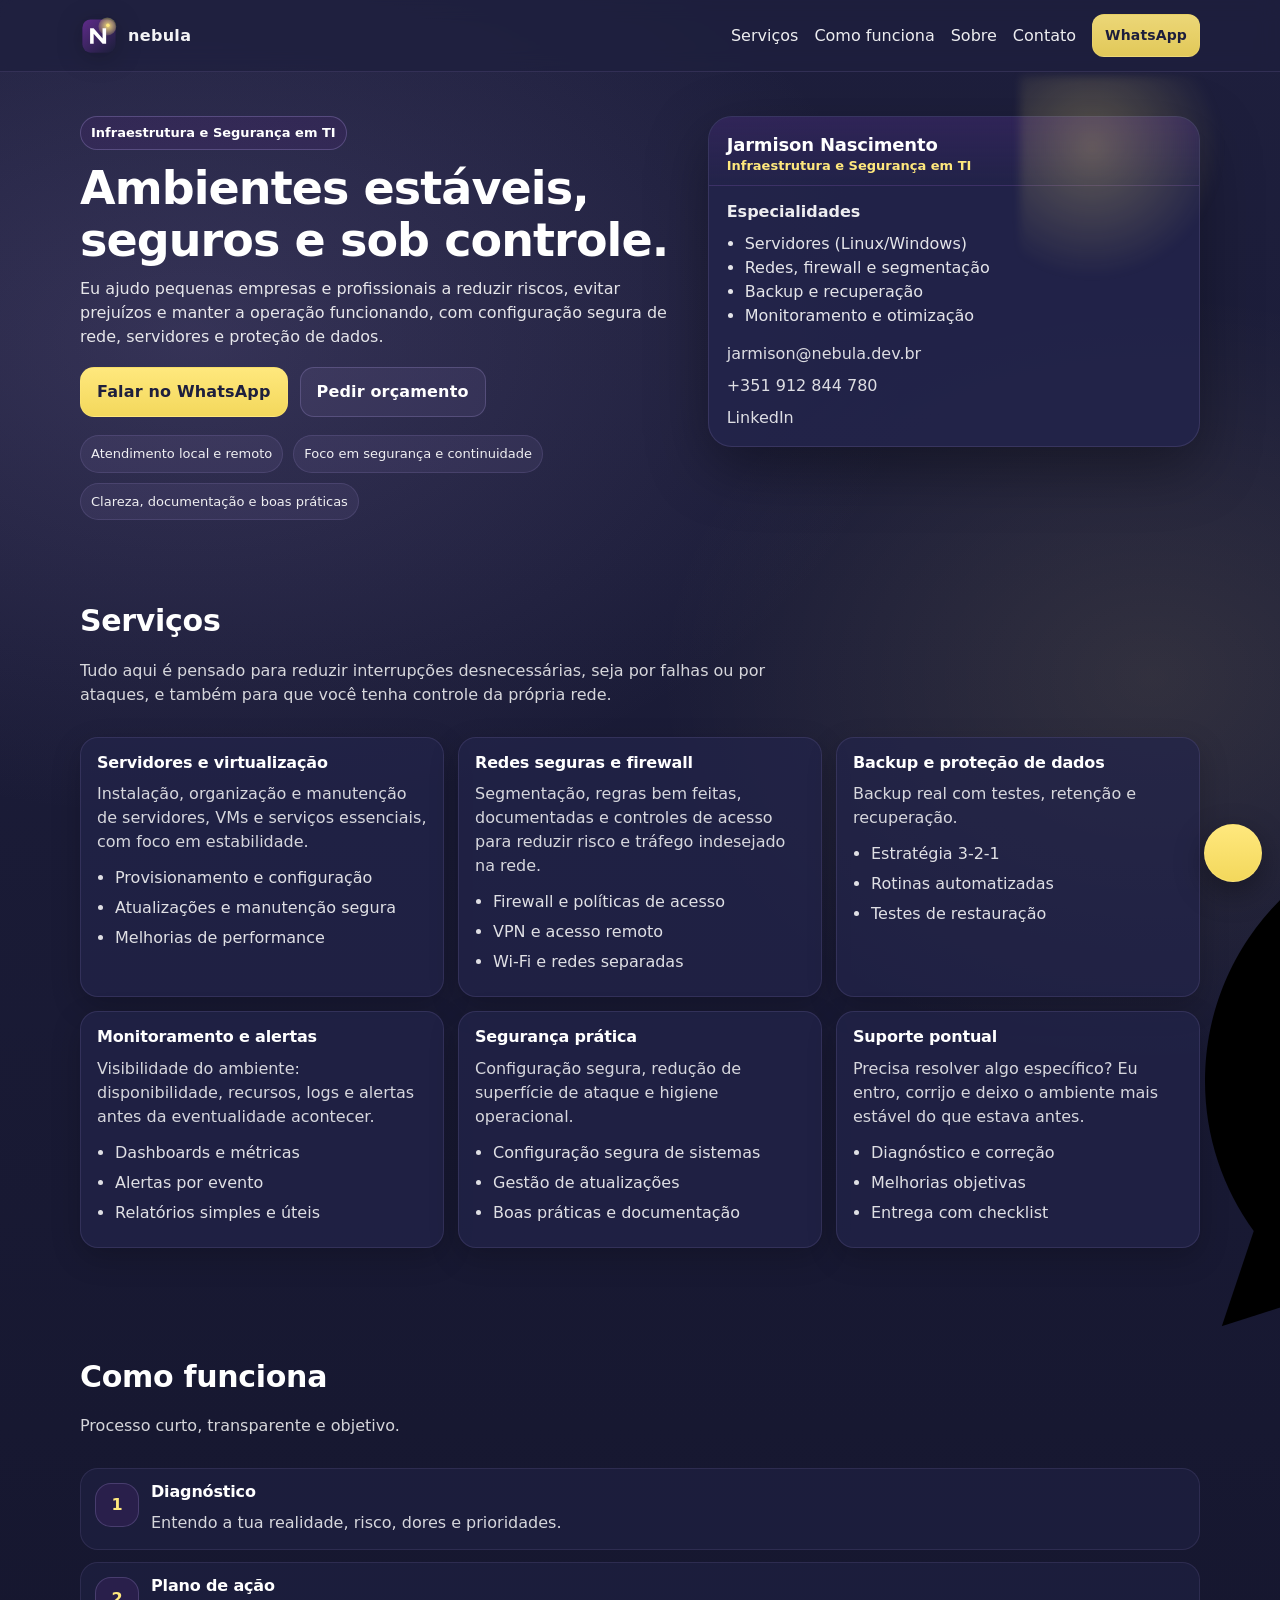
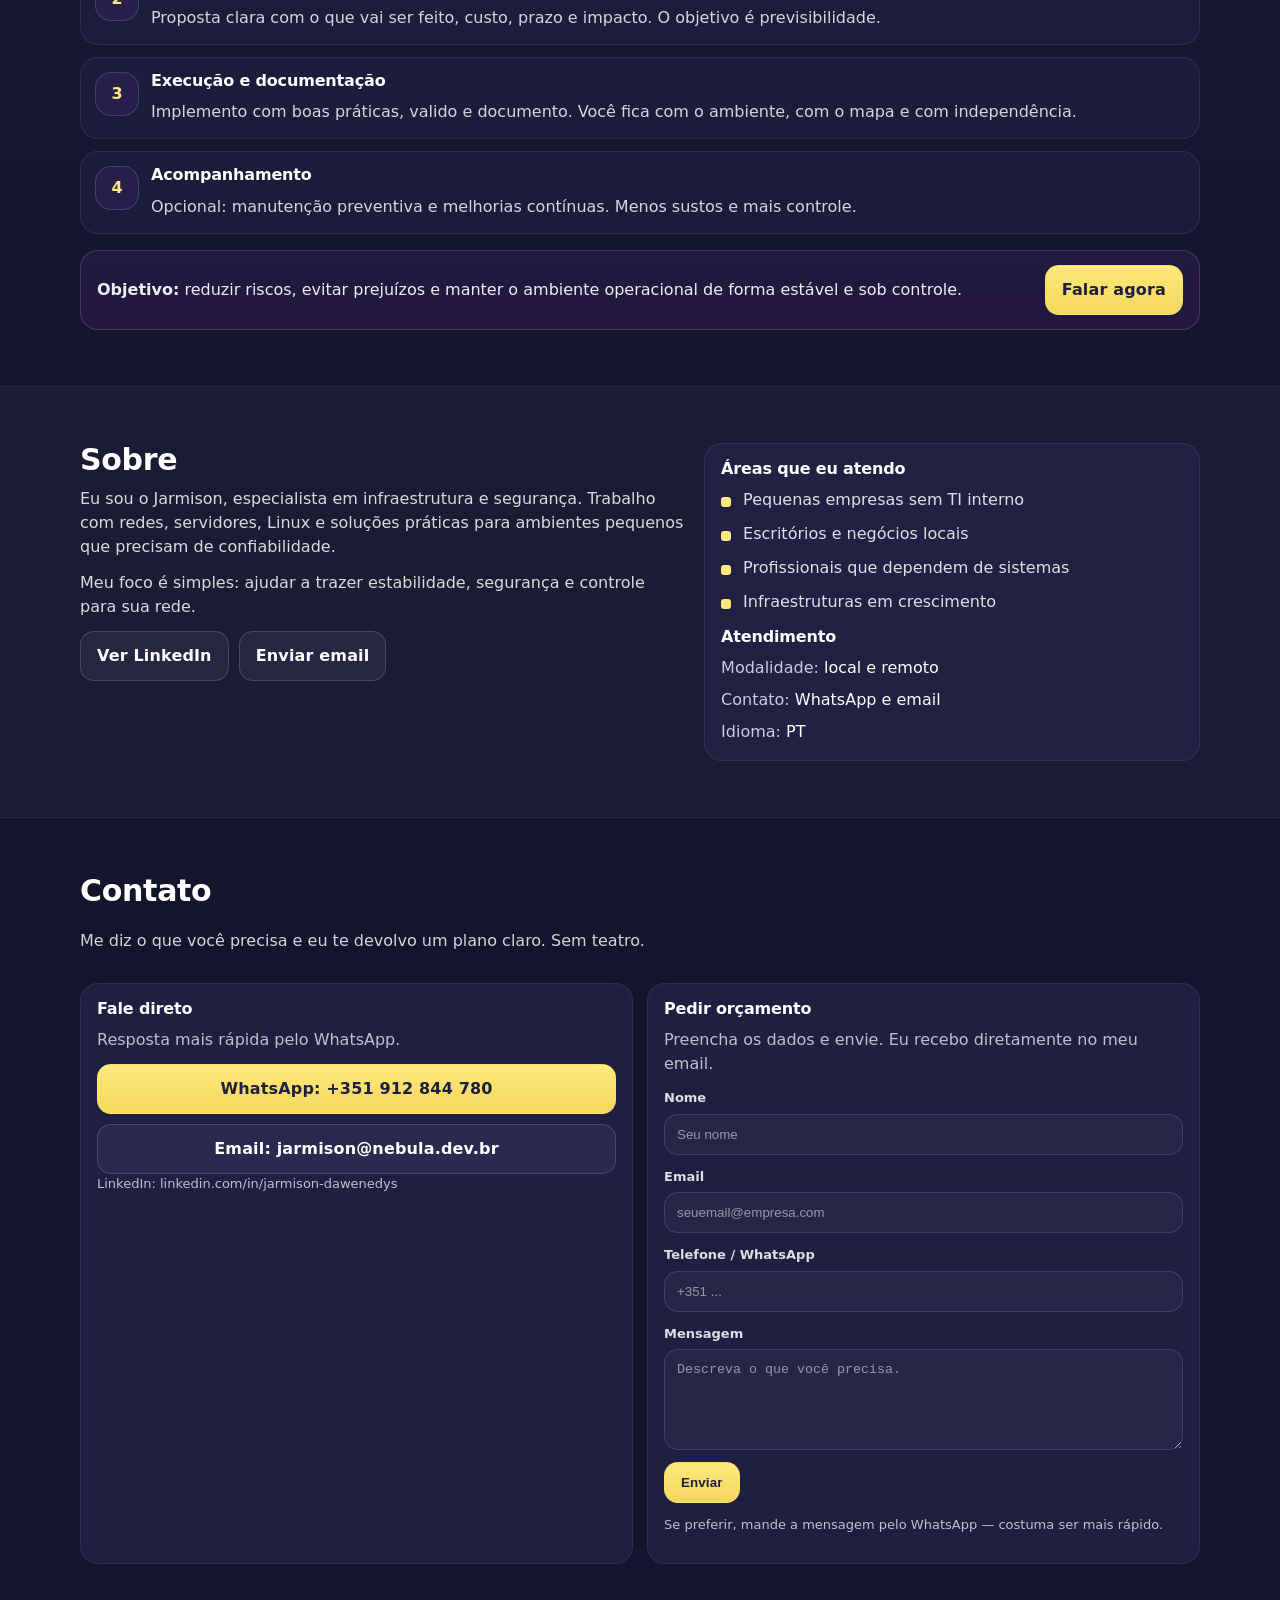
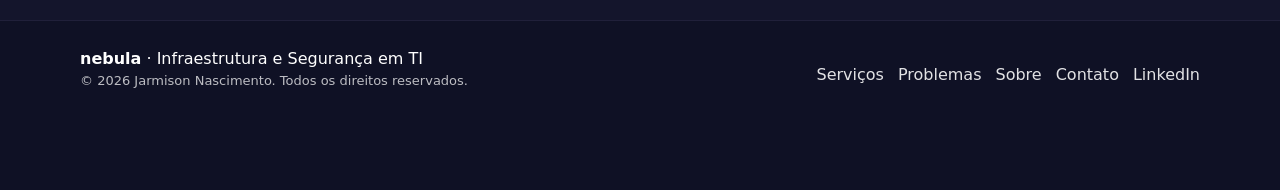
==== commit bb467438: "Troquei W pelo Whatsapp logo no botão float" ====
--- a/index.html
+++ b/index.html
@@ -360,7 +360,7 @@
   </main>
 
   <a class="whatsapp-float" href="https://wa.me/351912844780" target="_blank" rel="noopener" aria-label="Falar no WhatsApp">
-    <span aria-hidden="true">W</span>
+    <span aria-hidden="true"><img src="whatsapp-icon.png"></span>
   </a>
 
   <footer class="footer">
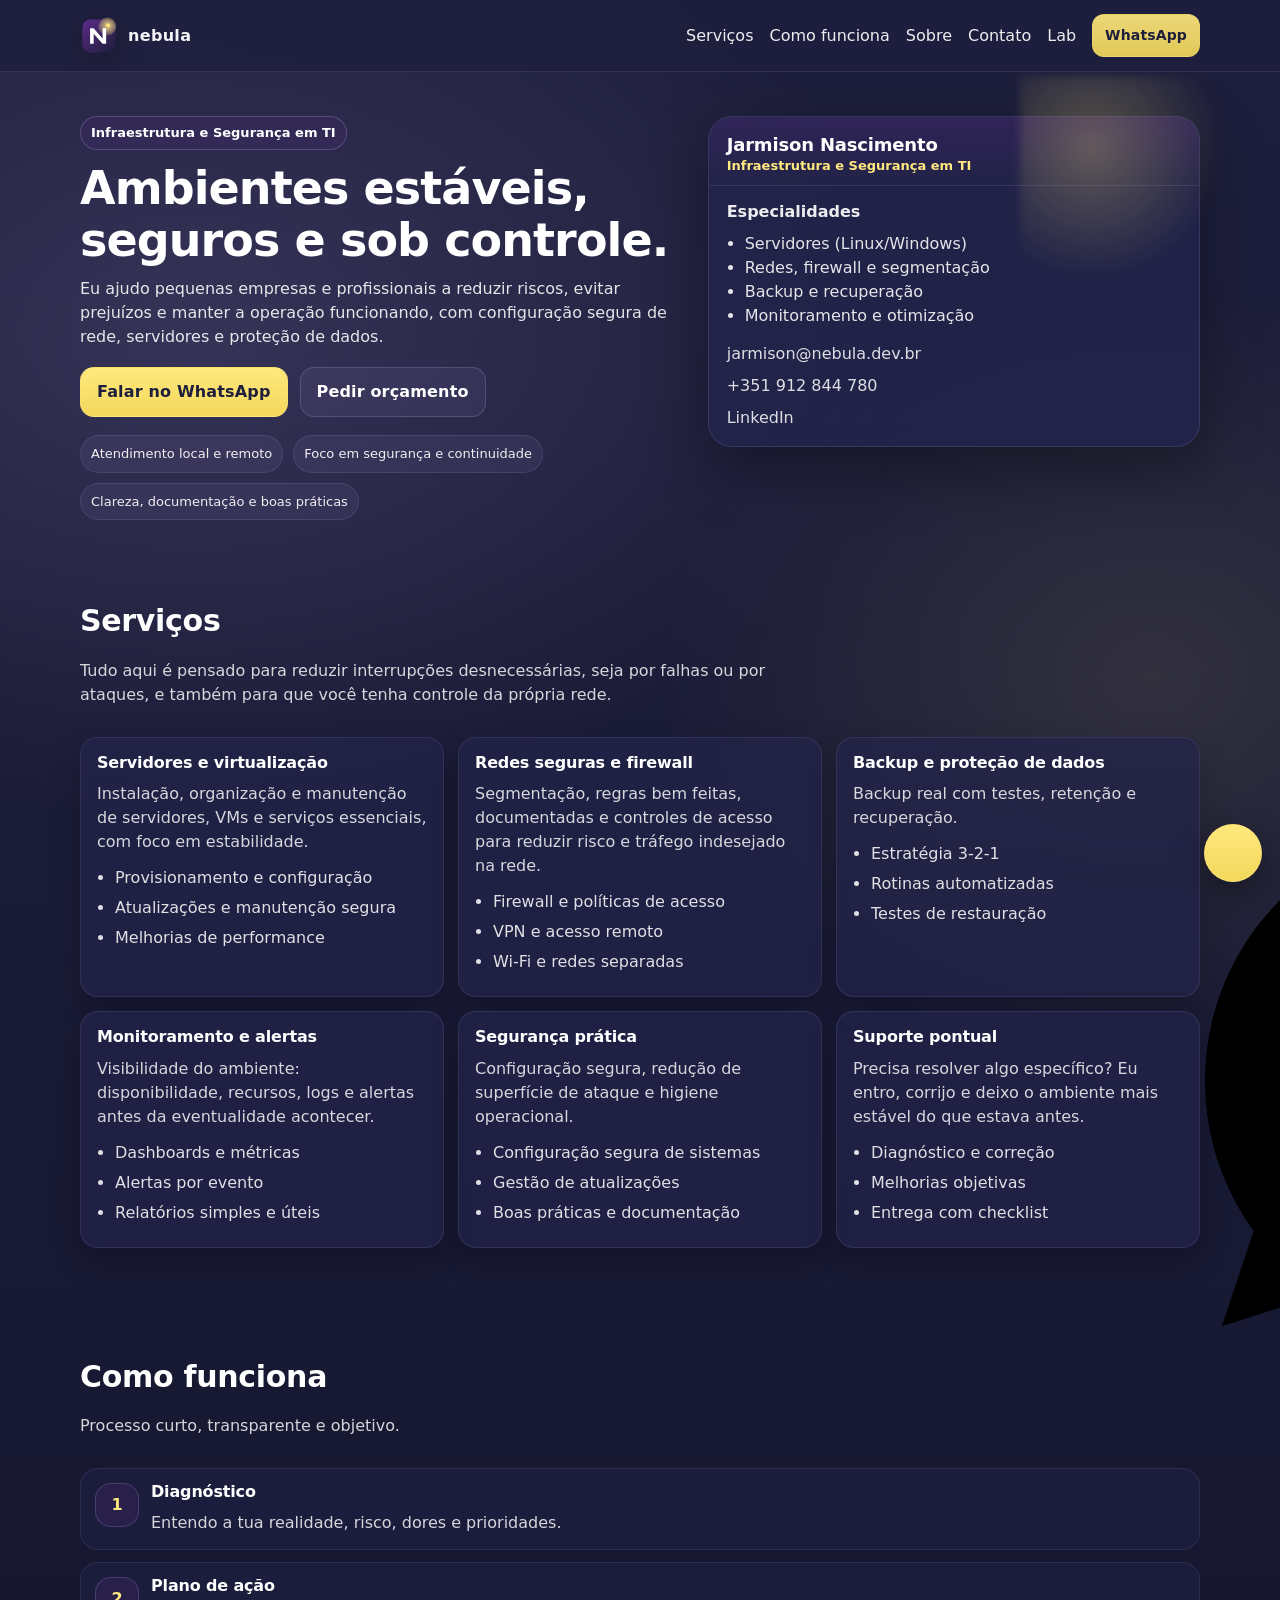
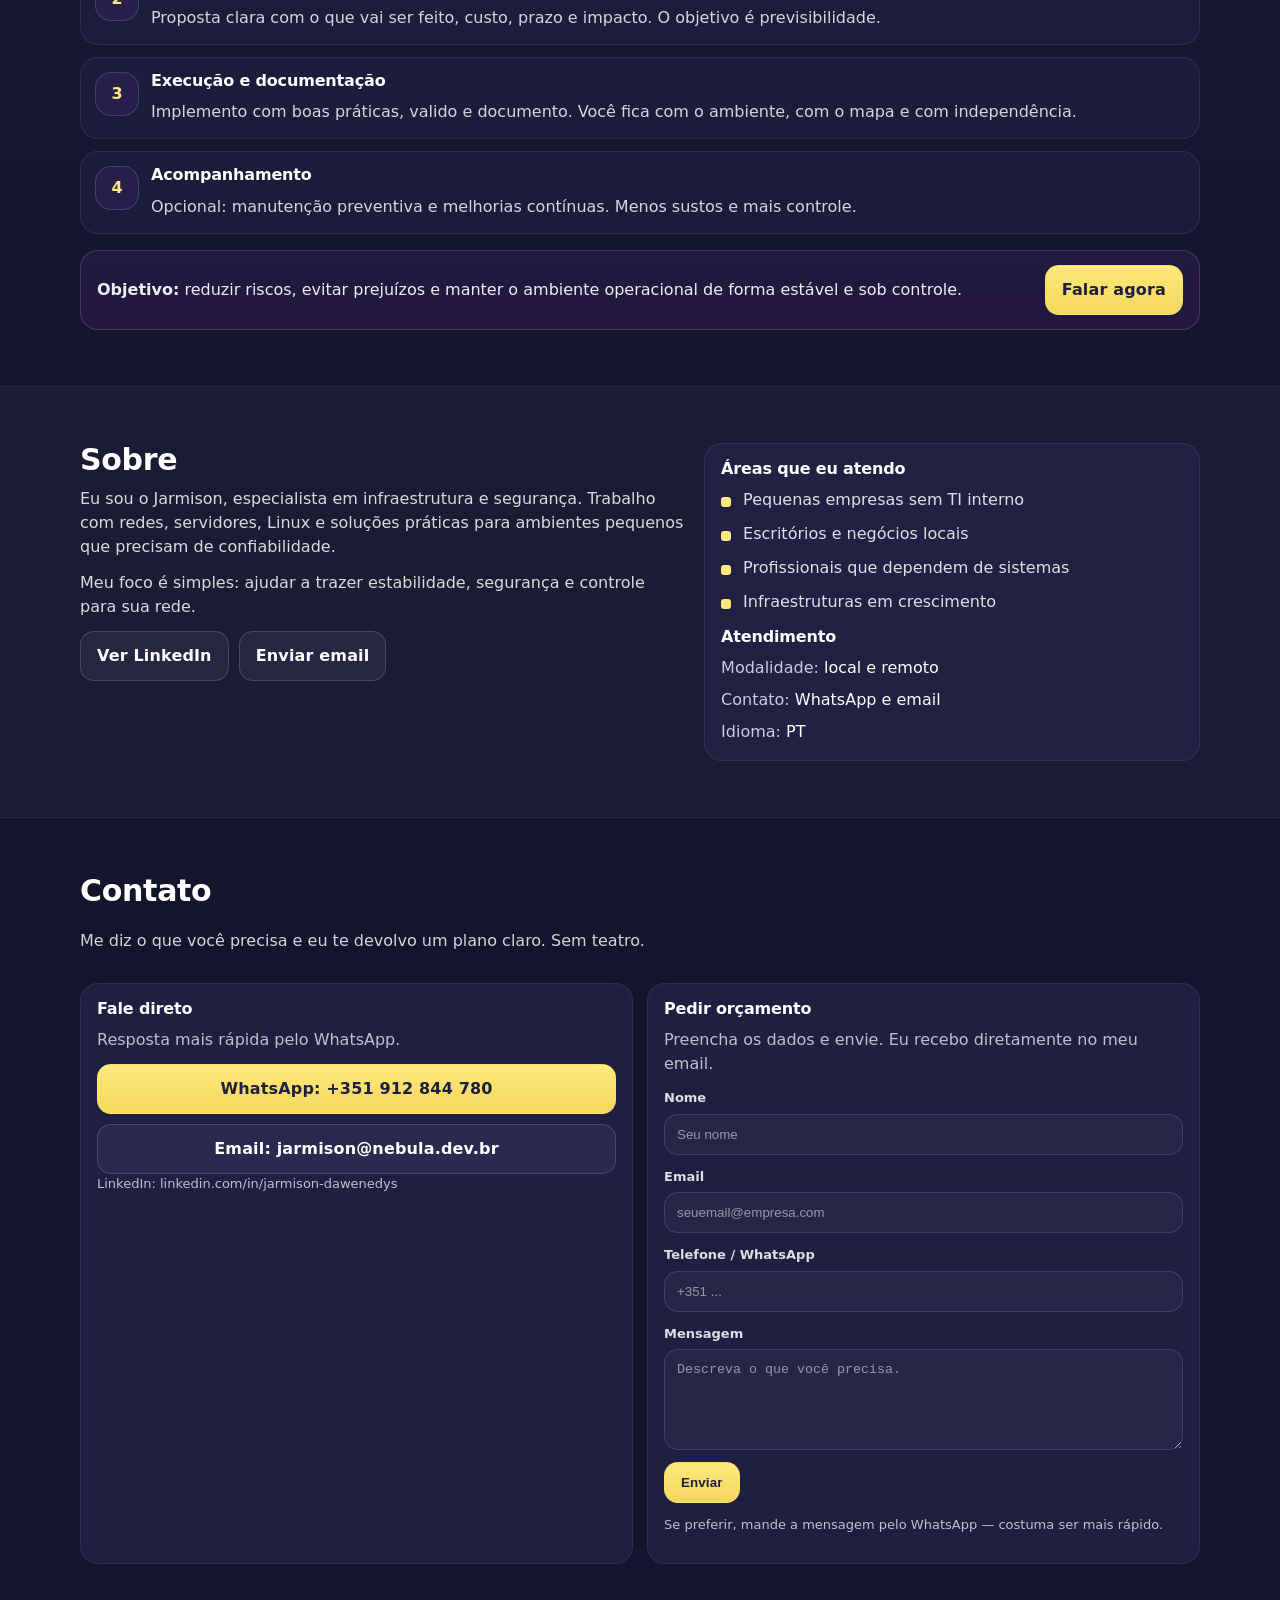
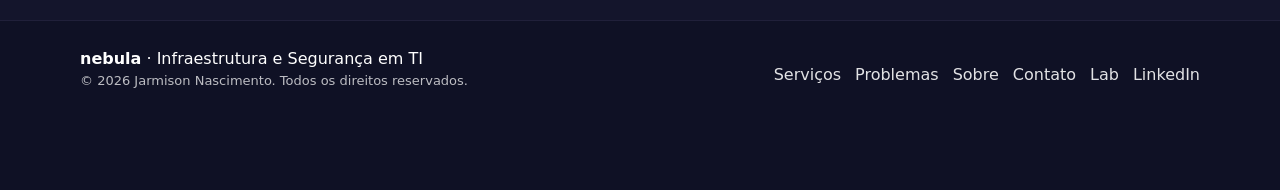
==== commit 5730c6bb: "Adicionado Referencia para a pagina LAB" ====
--- a/index.html
+++ b/index.html
@@ -63,6 +63,7 @@
         <a href="#como-funciona">Como funciona</a>
         <a href="#sobre">Sobre</a>
         <a href="#contato">Contato</a>
+        <a href="lab/">Lab</a>
         <a class="btn btn--small btn--primary" href="https://wa.me/351912844780" target="_blank" rel="noopener">
           WhatsApp
         </a>
@@ -375,6 +376,7 @@
         <a href="#problemas">Problemas</a>
         <a href="#sobre">Sobre</a>
         <a href="#contato">Contato</a>
+        <a href="lab/">Lab</a>
         <a href="https://www.linkedin.com/in/jarmison-dawenedys/" target="_blank" rel="noopener">LinkedIn</a>
       </div>
     </div>
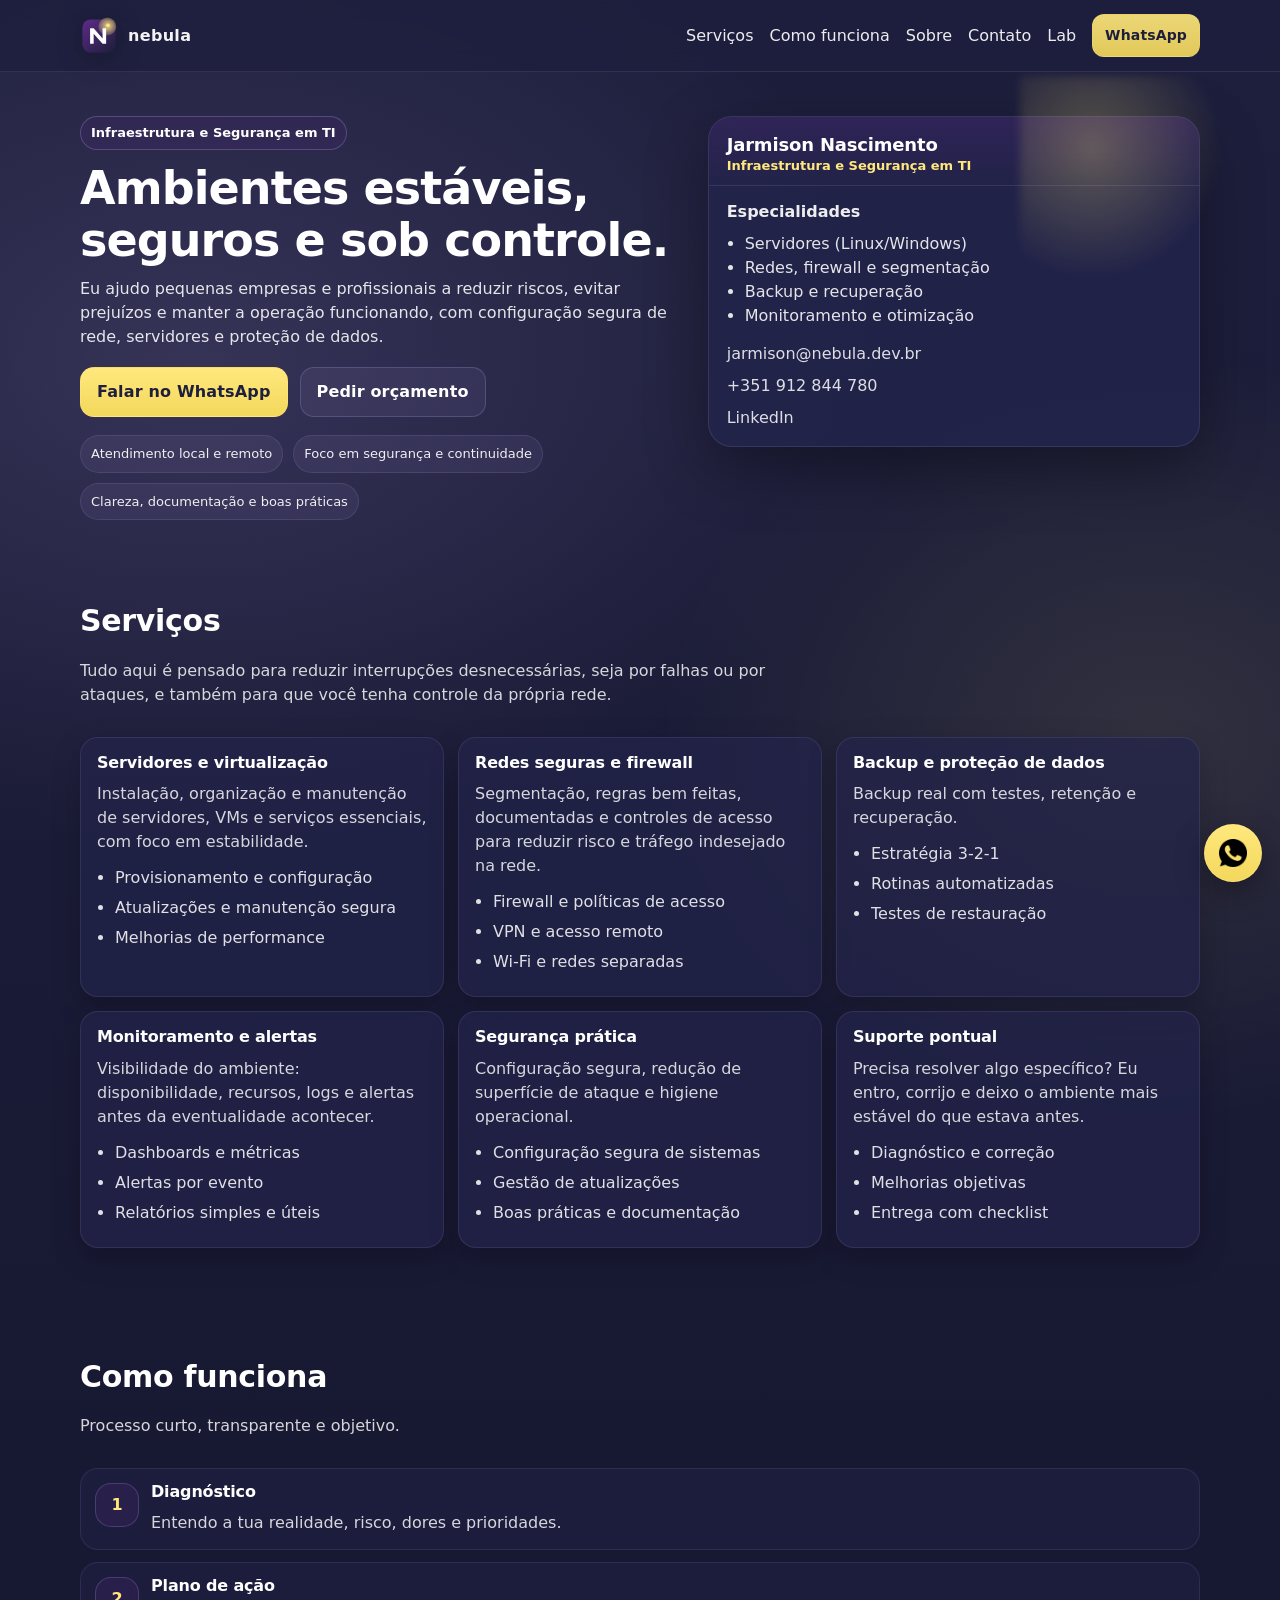
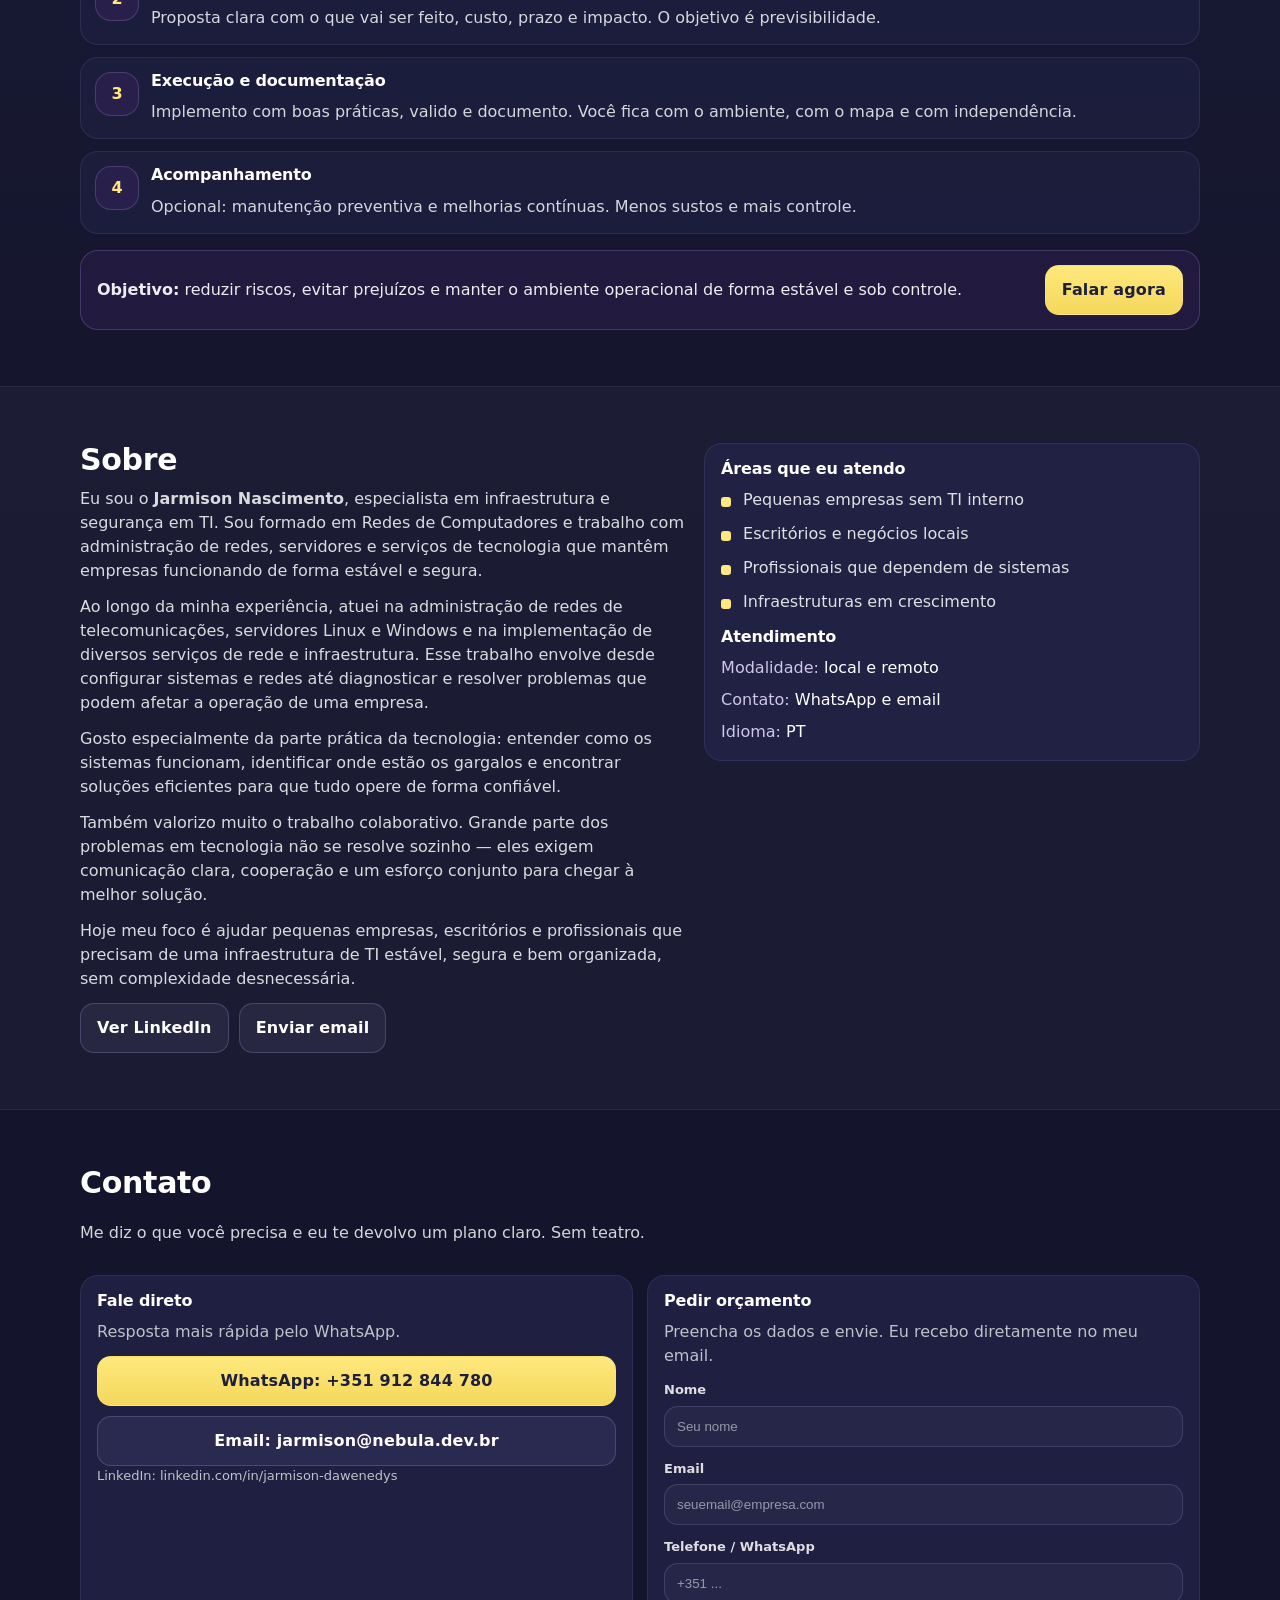
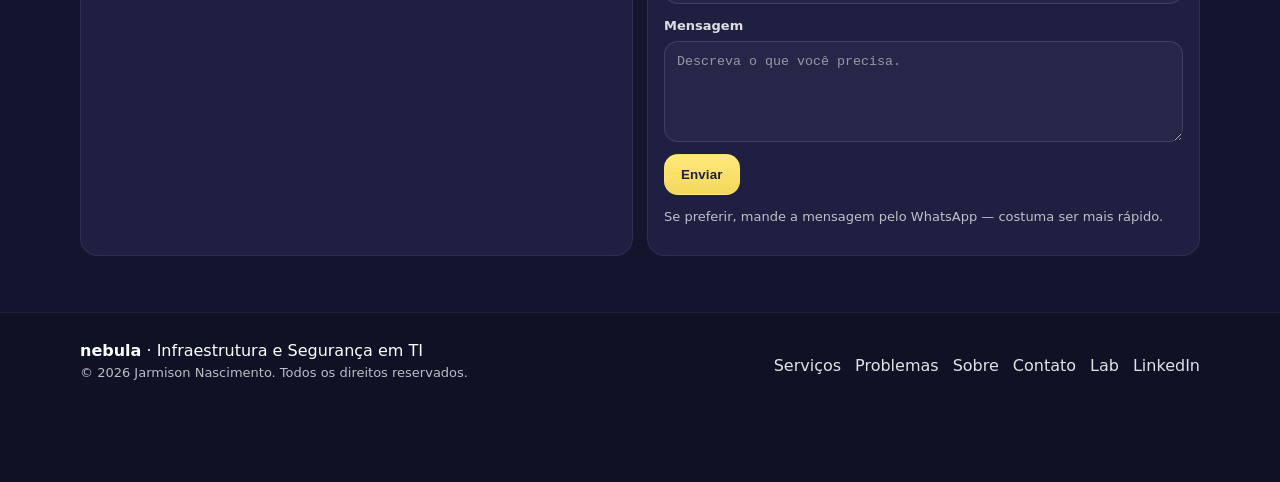
==== commit ebdbc7a0: "Melhorado a seção "Sobre mim" Updated personal introduction and professional focus in the 'Sobre' se" ====
--- a/index.html
+++ b/index.html
@@ -253,12 +253,31 @@
       <div class="container about">
         <div class="about__text">
           <h2>Sobre</h2>
-          <p>
-            Eu sou o Jarmison, especialista em infraestrutura e segurança. Trabalho com redes, servidores, Linux e soluções práticas para ambientes pequenos que precisam de confiabilidade.
-          </p>
-          <p>
-            Meu foco é simples: ajudar a trazer estabilidade, segurança e controle para sua rede.
-          </p>
+      <p>
+        Eu sou o <strong>Jarmison Nascimento</strong>, especialista em infraestrutura e segurança em TI. 
+        Sou formado em Redes de Computadores e trabalho com administração de redes, servidores e 
+        serviços de tecnologia que mantêm empresas funcionando de forma estável e segura.
+      </p>
+      <p>
+        Ao longo da minha experiência, atuei na administração de redes de telecomunicações, 
+        servidores Linux e Windows e na implementação de diversos serviços de rede e infraestrutura. 
+        Esse trabalho envolve desde configurar sistemas e redes até diagnosticar e resolver problemas 
+        que podem afetar a operação de uma empresa.
+      </p>
+      <p>
+        Gosto especialmente da parte prática da tecnologia: entender como os sistemas funcionam, 
+        identificar onde estão os gargalos e encontrar soluções eficientes para que tudo opere 
+        de forma confiável.
+      </p>
+      <p>
+        Também valorizo muito o trabalho colaborativo. Grande parte dos problemas em tecnologia 
+        não se resolve sozinho — eles exigem comunicação clara, cooperação e um esforço conjunto 
+        para chegar à melhor solução.
+      </p>
+      <p>
+        Hoje meu foco é ajudar pequenas empresas, escritórios e profissionais que precisam de 
+        uma infraestrutura de TI estável, segura e bem organizada, sem complexidade desnecessária.
+      </p>
 
           <div class="about__links">
             <a class="btn btn--ghost" href="https://www.linkedin.com/in/jarmison-dawenedys/" target="_blank" rel="noopener">
@@ -360,8 +379,8 @@
     </section>
   </main>
 
-  <a class="whatsapp-float" href="https://wa.me/351912844780" target="_blank" rel="noopener" aria-label="Falar no WhatsApp">
-    <span aria-hidden="true"><img src="whatsapp-icon.png"></span>
+  <a class="whatsapp-float" href="https://wa.me/351912844780" target="_blank">
+    <img src="whatsapp-icon.png" alt="WhatsApp">
   </a>
 
   <footer class="footer">
--- a/styles.css
+++ b/styles.css
@@ -453,6 +453,10 @@
   box-shadow: 0 10px 30px rgba(0,0,0,.35);
   border: 1px solid rgba(255,232,125,.45);
   z-index: 120;
+}
+.whatsapp-float img{
+  width:28px;
+  height:28px;
 }
 .whatsapp-float:hover{
   transform: translateY(-1px);
@@ -508,6 +512,42 @@
   .grid--3, .problems-grid{ grid-template-columns: 1fr; }
   .callout{ flex-direction:column; align-items:flex-start; }
 }
-#problemas {
-  display: none;
-}
+
+.lab-list{
+  display:grid;
+  gap:18px;
+  margin-top:20px;
+}
+
+.post-card{
+  background: rgba(35,36,74,.70);
+  border:1px solid rgba(155,138,202,.16);
+  border-radius:18px;
+  padding:18px;
+  box-shadow:0 10px 30px rgba(0,0,0,.20);
+  transition:transform .15s ease, box-shadow .15s ease;
+}
+
+.post-card:hover{
+  transform:translateY(-3px);
+  box-shadow:0 14px 36px rgba(0,0,0,.25);
+}
+
+.post-card__meta{
+  font-size:13px;
+  color: rgba(255,255,255,.72);
+  margin-bottom:8px;
+}
+
+.post-card h3{
+  margin:6px 0 10px;
+  font-size:1.2rem;
+}
+
+.post-card p{
+  color: rgba(255,255,255,.82);
+}
+
+.post-card__actions{
+  margin-top:12px;
+}
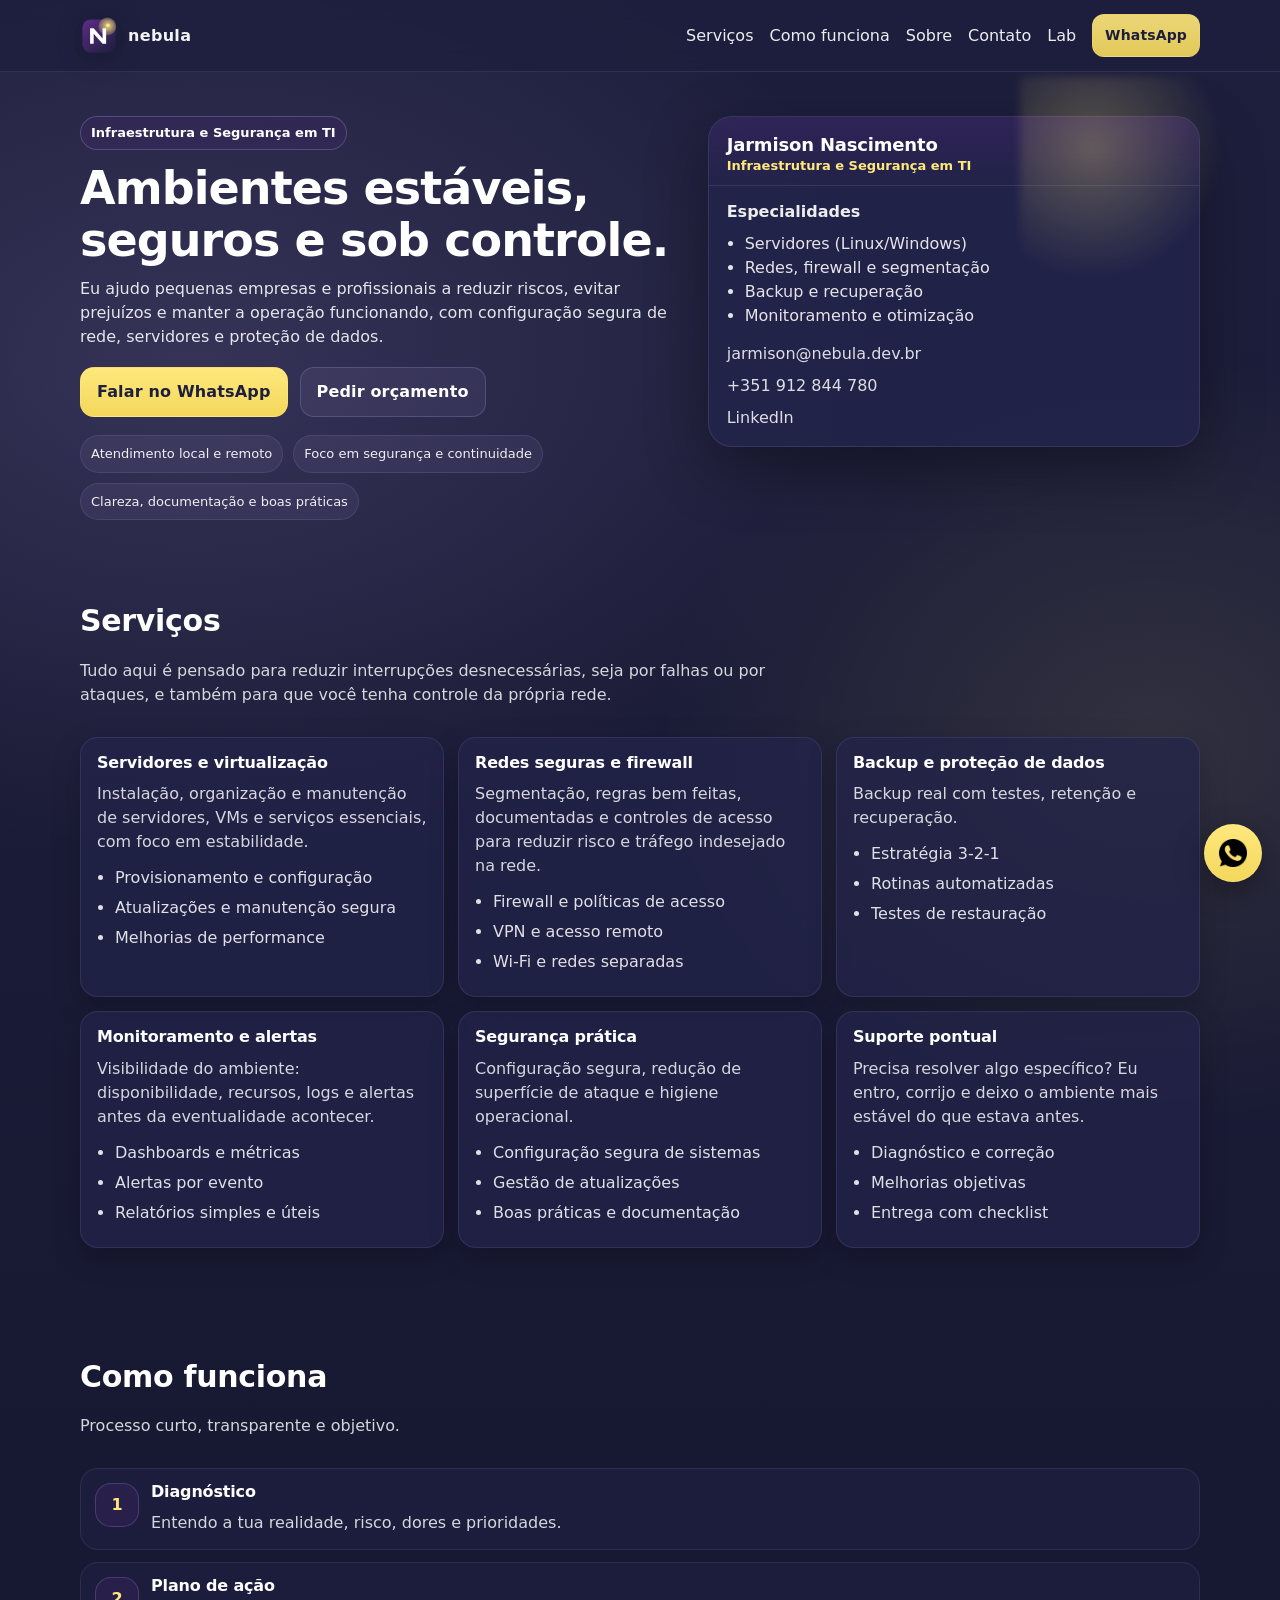
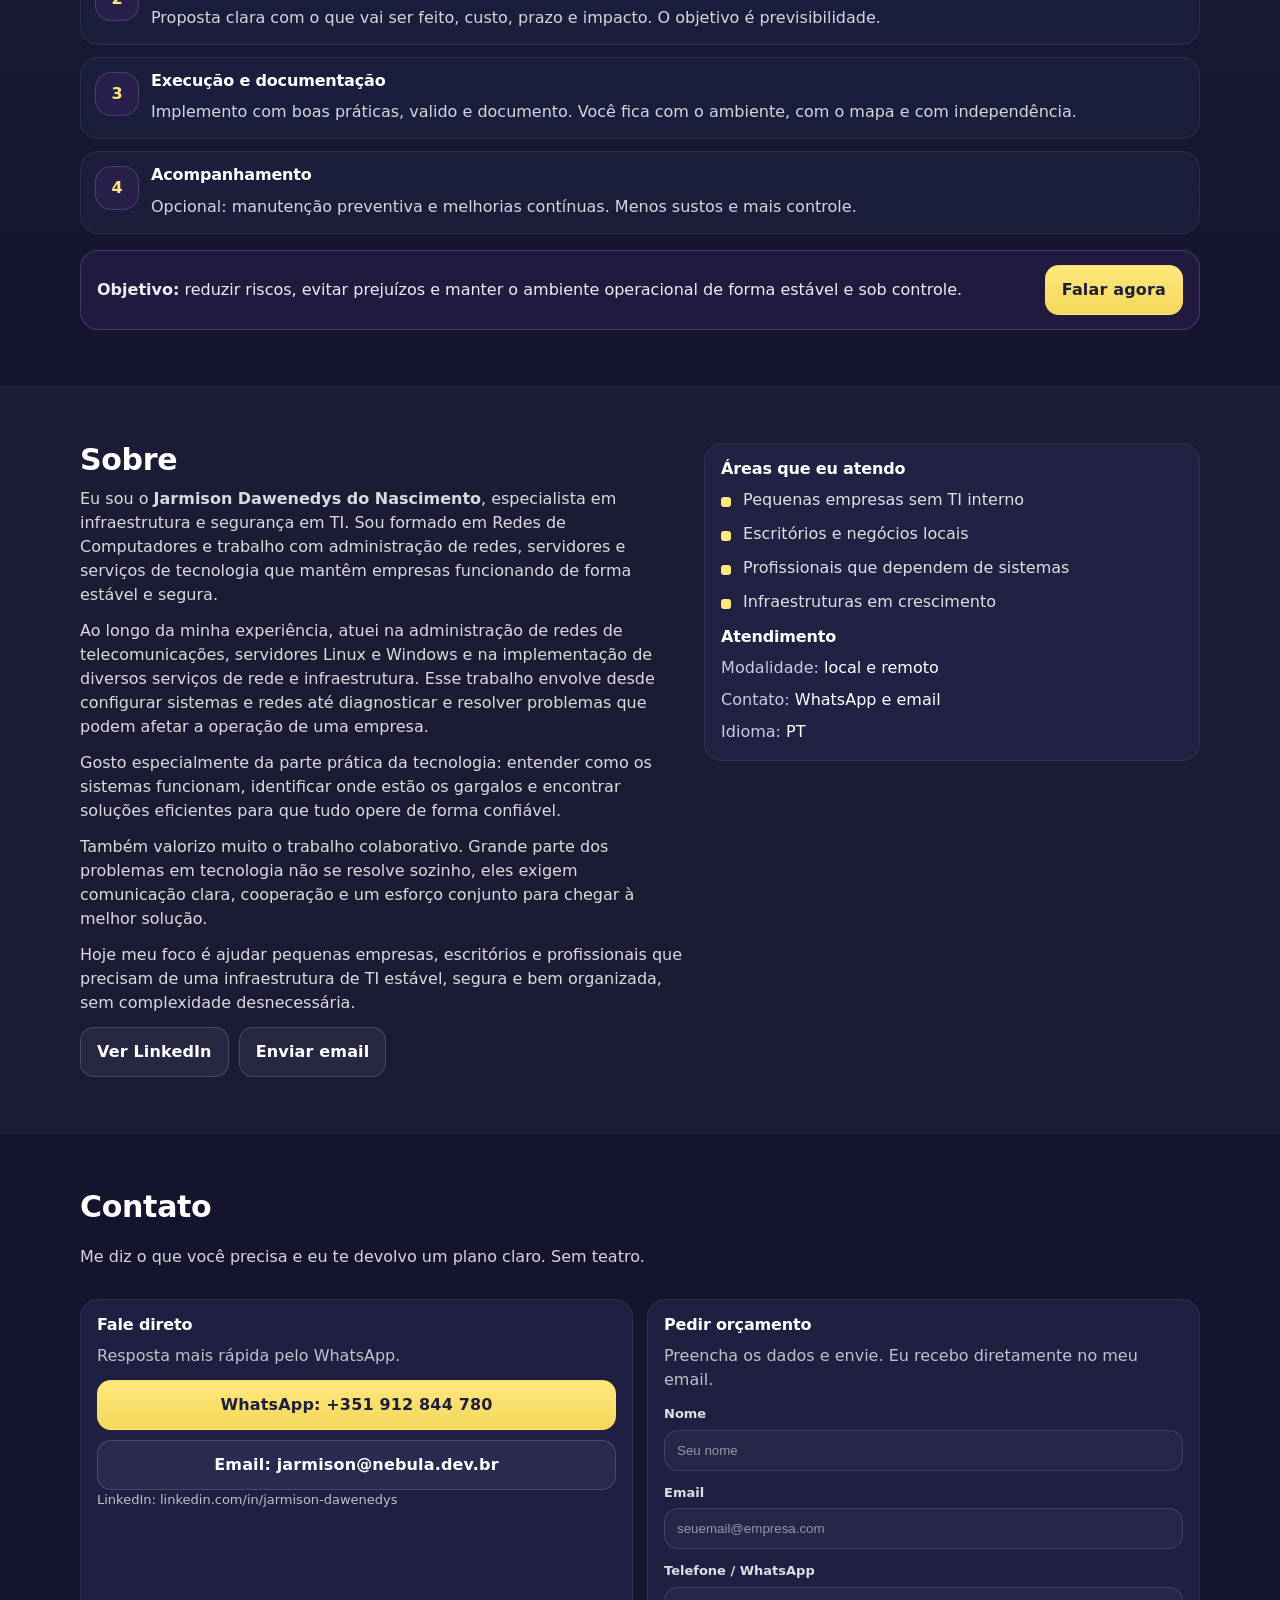
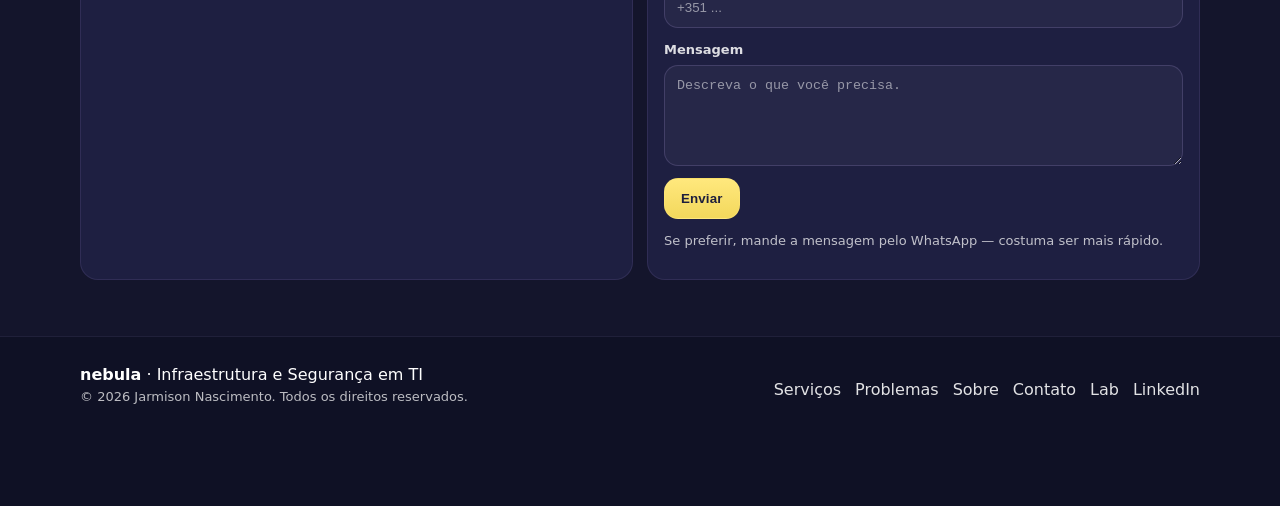
==== commit 79149c17: "Publiquei meu nome completo. IDKW" ====
--- a/index.html
+++ b/index.html
@@ -254,7 +254,7 @@
         <div class="about__text">
           <h2>Sobre</h2>
       <p>
-        Eu sou o <strong>Jarmison Nascimento</strong>, especialista em infraestrutura e segurança em TI. 
+        Eu sou o <strong>Jarmison Dawenedys do Nascimento</strong>, especialista em infraestrutura e segurança em TI. 
         Sou formado em Redes de Computadores e trabalho com administração de redes, servidores e 
         serviços de tecnologia que mantêm empresas funcionando de forma estável e segura.
       </p>
@@ -271,7 +271,7 @@
       </p>
       <p>
         Também valorizo muito o trabalho colaborativo. Grande parte dos problemas em tecnologia 
-        não se resolve sozinho — eles exigem comunicação clara, cooperação e um esforço conjunto 
+        não se resolve sozinho, eles exigem comunicação clara, cooperação e um esforço conjunto 
         para chegar à melhor solução.
       </p>
       <p>
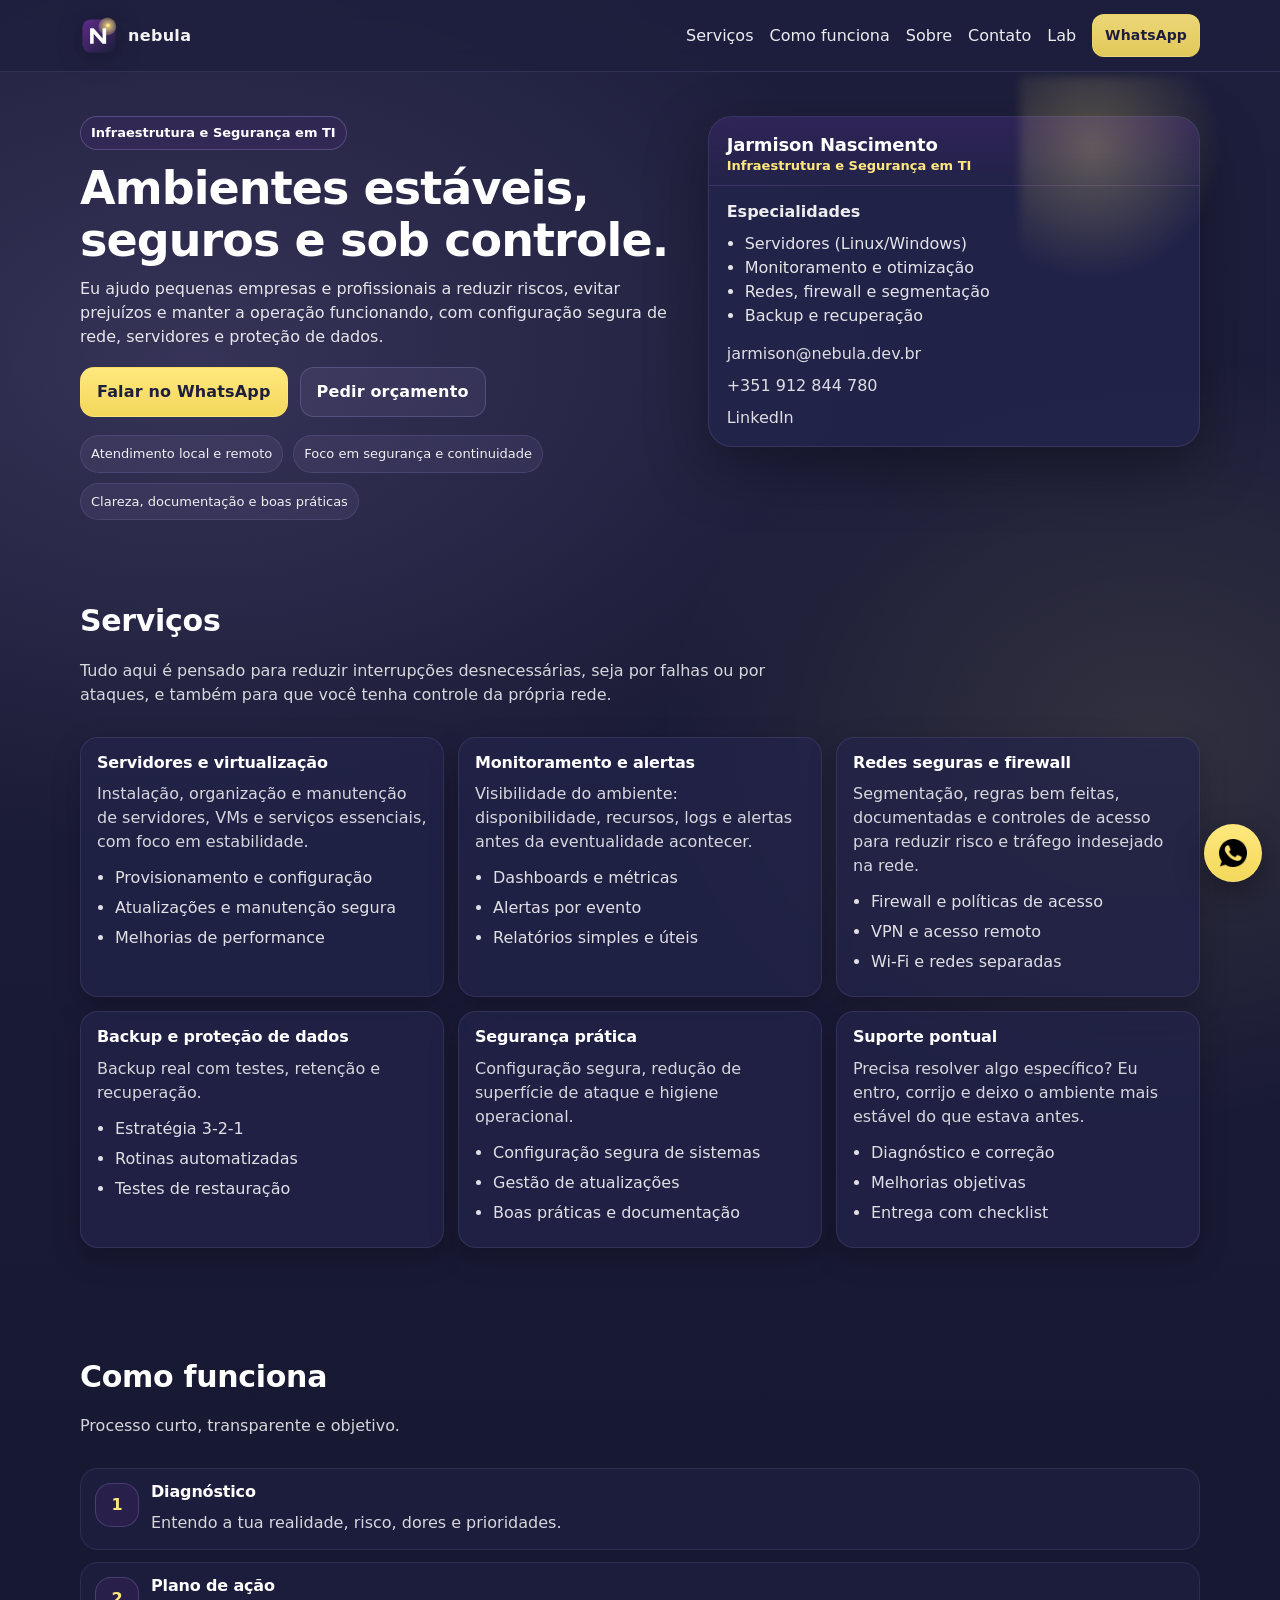
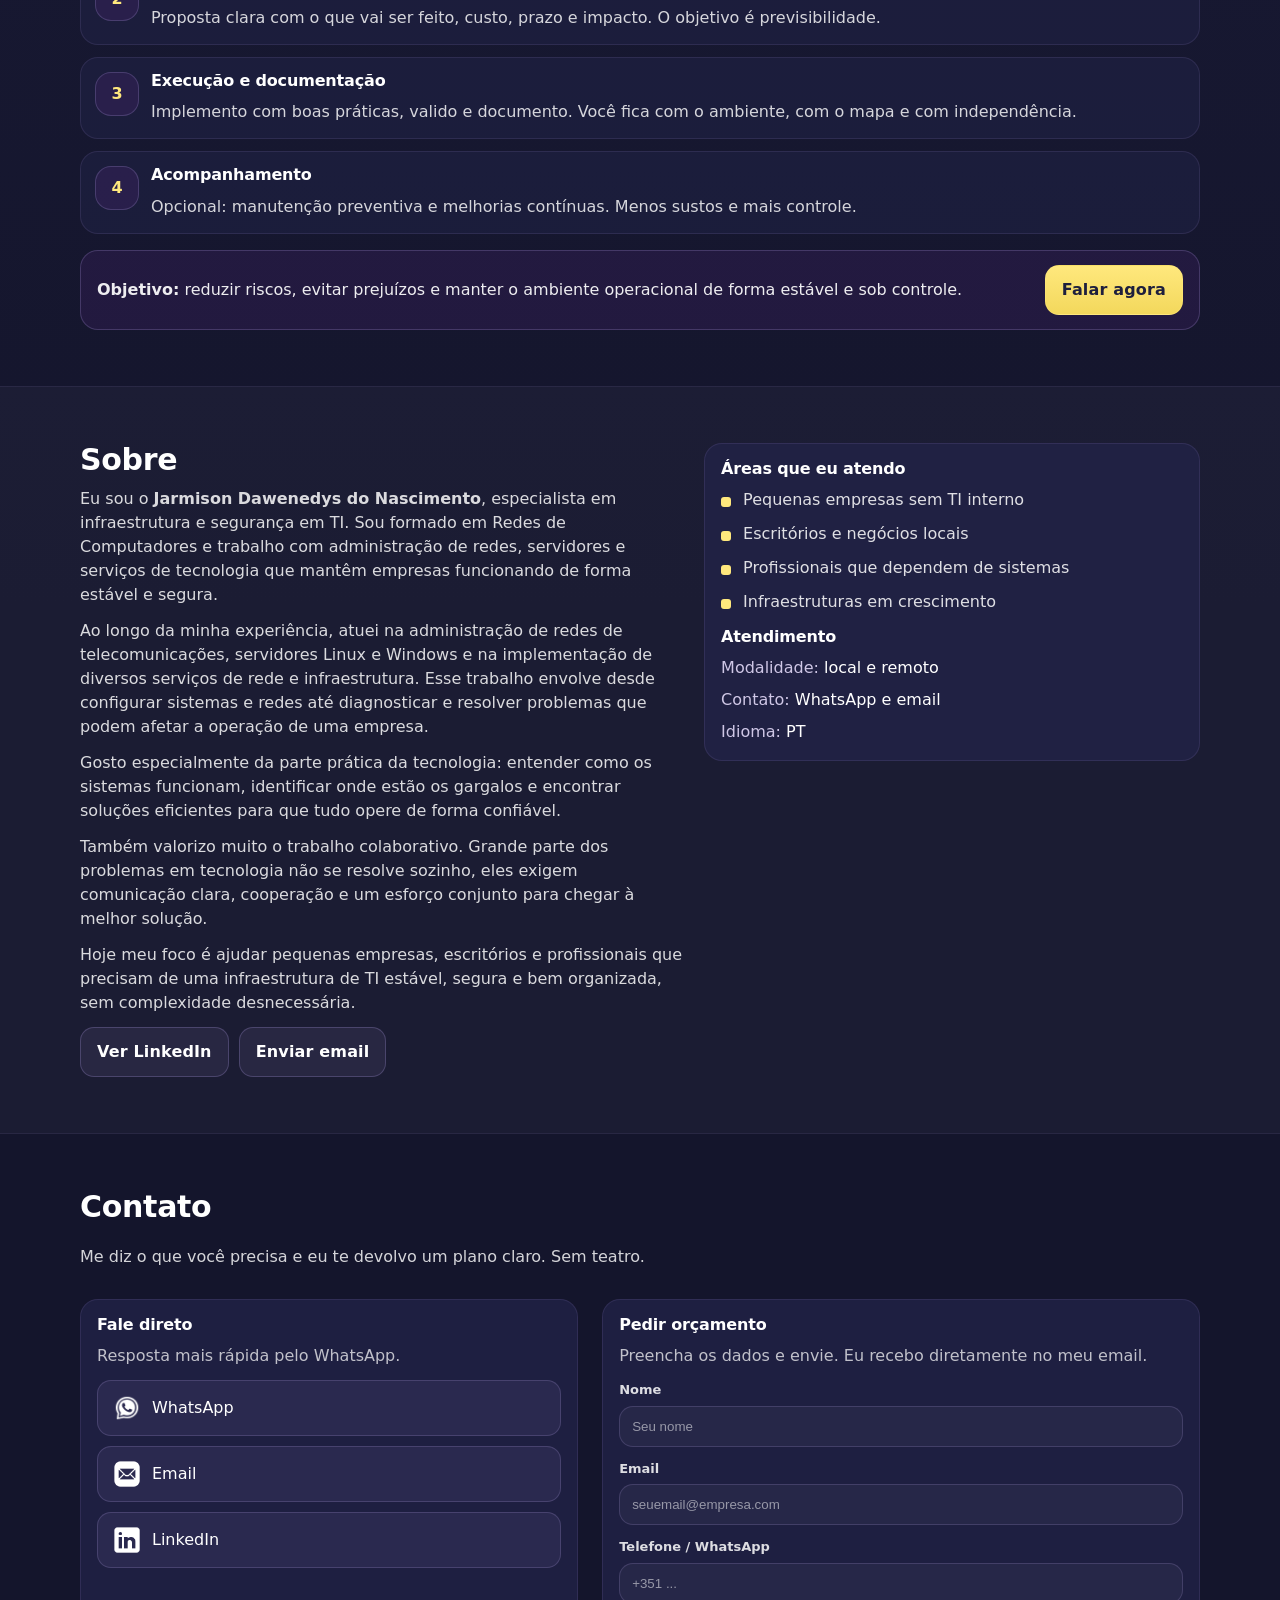
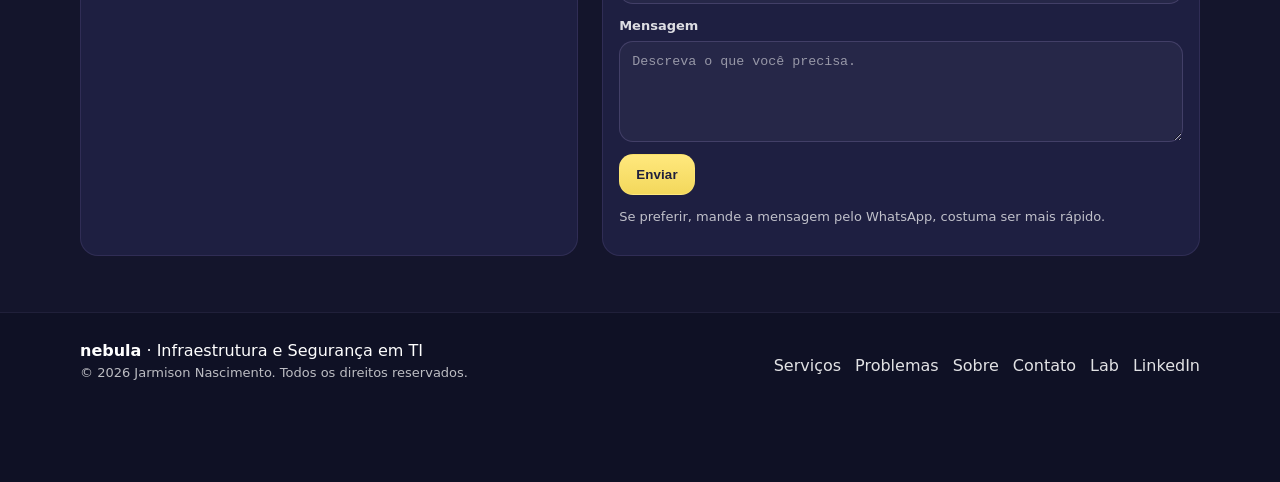
==== commit 7b5d2b13: "Restruturação dos arquivos + revisão da area de contato" ====
--- a/index.html
+++ b/index.html
@@ -1,444 +1,448 @@
-<!doctype html>
-<html lang="pt-PT">
-<head>
-  <meta charset="utf-8" />
-  <meta name="viewport" content="width=device-width, initial-scale=1" />
-  <title>Jarmison Nascimento — Infraestrutura e Segurança em TI</title>
-  <meta name="description" content="Infraestrutura e Segurança em TI para pequenas empresas e profissionais: redes, servidores, backup, proteção de dados, monitoramento e configuração segura. Atendimento local e remoto." />
-  <meta name="robots" content="index,follow" />
-  <meta name="author" content="Jarmison Nascimento" />
-  <meta name="theme-color" content="#1E1F3D" />
-  <meta name="keywords" content="infraestrutura TI, segurança TI, servidores, redes, firewall, backup, monitoramento, suporte técnico, pequenas empresas, Portugal" />
-  <link rel="canonical" href="https://jarmis0n.github.io/nebula-site/" />
-
-  <meta property="og:locale" content="pt_PT" />
-  <meta property="og:type" content="website" />
-  <meta property="og:title" content="Jarmison Nascimento — Infraestrutura e Segurança em TI" />
-  <meta property="og:description" content="Soluções seguras e eficientes para pequenas empresas e profissionais. Atendimento local e remoto." />
-  <meta property="og:url" content="https://jarmis0n.github.io/nebula-site/" />
-  <meta property="og:site_name" content="Nebula" />
-  <meta property="og:image" content="https://jarmis0n.github.io/nebula-site/og-image.png" />
-
-  <meta name="twitter:card" content="summary_large_image" />
-  <meta name="twitter:title" content="Jarmison Nascimento — Infraestrutura e Segurança em TI" />
-  <meta name="twitter:description" content="Soluções seguras e eficientes para pequenas empresas e profissionais." />
-  <meta name="twitter:image" content="https://jarmis0n.github.io/nebula-site/og-image.png" />
-
-  <link rel="icon" type="image/svg+xml" href="favicon.svg" />
-  <link rel="stylesheet" href="styles.css" />
-
-  <script type="application/ld+json">
-  {
-    "@context": "https://schema.org",
-    "@type": "ProfessionalService",
-    "name": "Jarmison Nascimento - Infraestrutura e Segurança em TI",
-    "description": "Serviços de infraestrutura e segurança em TI para pequenas empresas e profissionais.",
-    "email": "jarmison@nebula.dev.br",
-    "telephone": "+351912844780",
-    "url": "https://jarmis0n.github.io/nebula-site/",
-    "areaServed": "Portugal",
-    "sameAs": [
-      "https://www.linkedin.com/in/jarmison-dawenedys/"
-    ]
-  }
-  </script>
-</head>
-
-<body>
-  <a class="skip-link" href="#conteudo">Saltar para o conteúdo</a>
-
-  <header class="site-header">
-    <nav class="nav container" aria-label="Navegação principal">
-      <a class="brand" href="#inicio" aria-label="Nebula - início">
-        <img class="brand__logo" src="logo-nebula.svg" alt="" aria-hidden="true" />
-        <span class="brand__text">nebula</span>
-      </a>
-
-      <button class="nav__toggle" aria-label="Abrir menu" aria-expanded="false" type="button">
-        <span class="nav__toggle-lines" aria-hidden="true"></span>
-      </button>
-
-      <div class="nav__links" data-nav-links>
-        <a href="#servicos">Serviços</a>
-        <a href="#como-funciona">Como funciona</a>
-        <a href="#sobre">Sobre</a>
-        <a href="#contato">Contato</a>
-        <a href="lab/">Lab</a>
-        <a class="btn btn--small btn--primary" href="https://wa.me/351912844780" target="_blank" rel="noopener">
-          WhatsApp
+  <!doctype html>
+  <html lang="pt-PT">
+  <head>
+    <meta charset="utf-8" />
+    <meta name="viewport" content="width=device-width, initial-scale=1" />
+    <title>Jarmison Nascimento — Infraestrutura e Segurança em TI</title>
+    <meta name="description" content="Infraestrutura e Segurança em TI para pequenas empresas e profissionais: redes, servidores, backup, proteção de dados, monitoramento e configuração segura. Atendimento local e remoto." />
+    <meta name="robots" content="index,follow" />
+    <meta name="author" content="Jarmison Nascimento" />
+    <meta name="theme-color" content="#1E1F3D" />
+    <meta name="keywords" content="infraestrutura TI, segurança TI, servidores, redes, firewall, backup, monitoramento, suporte técnico, pequenas empresas, Portugal" />
+    <link rel="canonical" href="https://jarmis0n.github.io/nebula-site/" />
+
+    <meta property="og:locale" content="pt_PT" />
+    <meta property="og:type" content="website" />
+    <meta property="og:title" content="Jarmison Nascimento — Infraestrutura e Segurança em TI" />
+    <meta property="og:description" content="Soluções seguras e eficientes para pequenas empresas e profissionais. Atendimento local e remoto." />
+    <meta property="og:url" content="https://jarmis0n.github.io/nebula-site/" />
+    <meta property="og:site_name" content="Nebula" />
+    <meta property="og:image" content="https://jarmis0n.github.io/nebula-site/og-image.png" />
+
+    <meta name="twitter:card" content="summary_large_image" />
+    <meta name="twitter:title" content="Jarmison Nascimento — Infraestrutura e Segurança em TI" />
+    <meta name="twitter:description" content="Soluções seguras e eficientes para pequenas empresas e profissionais." />
+    <meta name="twitter:image" content="https://jarmis0n.github.io/nebula-site/og-image.png" />
+
+    <link rel="icon" type="image/svg+xml" href="icons/favicon.svg" />
+    <link rel="stylesheet" href="styles.css" />
+
+    <script type="application/ld+json">
+    {
+      "@context": "https://schema.org",
+      "@type": "ProfessionalService",
+      "name": "Jarmison Nascimento - Infraestrutura e Segurança em TI",
+      "description": "Serviços de infraestrutura e segurança em TI para pequenas empresas e profissionais.",
+      "email": "jarmison@nebula.dev.br",
+      "telephone": "+351912844780",
+      "url": "https://jarmis0n.github.io/nebula-site/",
+      "areaServed": "Portugal",
+      "sameAs": [
+        "https://www.linkedin.com/in/jarmison-dawenedys/"
+      ]
+    }
+    </script>
+  </head>
+
+  <body>
+    <a class="skip-link" href="#conteudo">Saltar para o conteúdo</a>
+
+    <header class="site-header">
+      <nav class="nav container" aria-label="Navegação principal">
+        <a class="brand" href="#inicio" aria-label="Nebula - início">
+          <img class="brand__logo" src="icons/logo-nebula.svg" alt="" aria-hidden="true" />
+          <span class="brand__text">nebula</span>
         </a>
-      </div>
-    </nav>
-  </header>
-
-  <main id="conteudo">
-    <section id="inicio" class="hero">
-      <div class="container hero__grid">
-        <div class="hero__content">
-          <p class="kicker">Infraestrutura e Segurança em TI</p>
-          <h1>Ambientes estáveis, seguros e sob controle.</h1>
-          <p class="lead">
-            Eu ajudo pequenas empresas e profissionais a reduzir riscos, evitar prejuízos e manter a operação funcionando, com configuração segura de rede, servidores e proteção de dados.
-          </p>
-
-          <div class="hero__cta">
-            <a class="btn btn--primary" href="https://wa.me/351912844780" target="_blank" rel="noopener">
-              Falar no WhatsApp
-            </a>
-            <a class="btn btn--ghost" href="#contato">
-              Pedir orçamento
-            </a>
-          </div>
-
-          <ul class="badges" aria-label="Destaques">
-            <li>Atendimento local e remoto</li>
-            <li>Foco em segurança e continuidade</li>
-            <li>Clareza, documentação e boas práticas</li>
-          </ul>
-        </div>
-
-        <div class="hero__card" aria-label="Resumo rápido">
-          <div class="card">
-            <div class="card__top">
-              <h2 class="card__title">Jarmison Nascimento</h2>
-              <p class="card__subtitle">Infraestrutura e Segurança em TI</p>
-            </div>
-
-            <div class="card__body">
-              <div class="mini-list">
-                <p><strong>Especialidades</strong></p>
-                <ul>
-                  <li>Servidores (Linux/Windows)</li>
-                  <li>Redes, firewall e segmentação</li>
-                  <li>Backup e recuperação</li>
-                  <li>Monitoramento e otimização</li>
-                </ul>
-              </div>
-
-              <div class="contact-mini">
-                <a href="mailto:jarmison@nebula.dev.br">jarmison@nebula.dev.br</a>
-                <a href="https://wa.me/351912844780" target="_blank" rel="noopener">+351 912 844 780</a>
-                <a href="https://www.linkedin.com/in/jarmison-dawenedys/" target="_blank" rel="noopener">LinkedIn</a>
-              </div>
-            </div>
-          </div>
-
-          <div class="glow" aria-hidden="true"></div>
-        </div>
-      </div>
-    </section>
-
-    <section id="servicos" class="section">
-      <div class="container">
-        <div class="section__head">
-          <h2>Serviços</h2>
-          <p>
-            Tudo aqui é pensado para reduzir interrupções desnecessárias, seja por falhas ou por ataques, e também para que você tenha controle da própria rede.
-          </p>
-        </div>
-
-        <div class="grid grid--3">
-          <article class="feature">
-            <h3>Servidores e virtualização</h3>
-            <p>Instalação, organização e manutenção de servidores, VMs e serviços essenciais, com foco em estabilidade.</p>
-            <ul class="feature__bullets">
-              <li>Provisionamento e configuração</li>
-              <li>Atualizações e manutenção segura</li>
-              <li>Melhorias de performance</li>
+
+        <button class="nav__toggle" aria-label="Abrir menu" aria-expanded="false" type="button">
+          <span class="nav__toggle-lines" aria-hidden="true"></span>
+        </button>
+
+        <div class="nav__links" data-nav-links>
+          <a href="#servicos">Serviços</a>
+          <a href="#como-funciona">Como funciona</a>
+          <a href="#sobre">Sobre</a>
+          <a href="#contato">Contato</a>
+          <a href="lab/">Lab</a>
+          <a class="btn btn--small btn--primary" href="https://wa.me/351912844780" target="_blank" rel="noopener">
+            WhatsApp
+          </a>
+        </div>
+      </nav>
+    </header>
+
+    <main id="conteudo">
+      <section id="inicio" class="hero">
+        <div class="container hero__grid">
+          <div class="hero__content">
+            <p class="kicker">Infraestrutura e Segurança em TI</p>
+            <h1>Ambientes estáveis, seguros e sob controle.</h1>
+            <p class="lead">
+              Eu ajudo pequenas empresas e profissionais a reduzir riscos, evitar prejuízos e manter a operação funcionando, com configuração segura de rede, servidores e proteção de dados.
+            </p>
+
+            <div class="hero__cta">
+              <a class="btn btn--primary" href="https://wa.me/351912844780" target="_blank" rel="noopener">
+                Falar no WhatsApp
+              </a>
+              <a class="btn btn--ghost" href="#contato">
+                Pedir orçamento
+              </a>
+            </div>
+
+            <ul class="badges" aria-label="Destaques">
+              <li>Atendimento local e remoto</li>
+              <li>Foco em segurança e continuidade</li>
+              <li>Clareza, documentação e boas práticas</li>
             </ul>
-          </article>
-
-          <article class="feature">
-            <h3>Redes seguras e firewall</h3>
-            <p>Segmentação, regras bem feitas, documentadas e controles de acesso para reduzir risco e tráfego indesejado na rede.</p>
-            <ul class="feature__bullets">
-              <li>Firewall e políticas de acesso</li>
-              <li>VPN e acesso remoto</li>
-              <li>Wi-Fi e redes separadas</li>
-            </ul>
-          </article>
-
-          <article class="feature">
-            <h3>Backup e proteção de dados</h3>
-            <p>Backup real com testes, retenção e recuperação.</p>
-            <ul class="feature__bullets">
-              <li>Estratégia 3-2-1</li>
-              <li>Rotinas automatizadas</li>
-              <li>Testes de restauração</li>
-            </ul>
-          </article>
-
-          <article class="feature">
-            <h3>Monitoramento e alertas</h3>
-            <p>Visibilidade do ambiente: disponibilidade, recursos, logs e alertas antes da eventualidade acontecer.</p>
-            <ul class="feature__bullets">
-              <li>Dashboards e métricas</li>
-              <li>Alertas por evento</li>
-              <li>Relatórios simples e úteis</li>
-            </ul>
-          </article>
-
-          <article class="feature">
-            <h3>Segurança prática</h3>
-            <p>Configuração segura, redução de superfície de ataque e higiene operacional.</p>
-            <ul class="feature__bullets">
-              <li>Configuração segura de sistemas</li>
-              <li>Gestão de atualizações</li>
-              <li>Boas práticas e documentação</li>
-            </ul>
-          </article>
-
-          <article class="feature">
-            <h3>Suporte pontual</h3>
-            <p>Precisa resolver algo específico? Eu entro, corrijo e deixo o ambiente mais estável do que estava antes.</p>
-            <ul class="feature__bullets">
-              <li>Diagnóstico e correção</li>
-              <li>Melhorias objetivas</li>
-              <li>Entrega com checklist</li>
-            </ul>
-          </article>
-        </div>
-      </div>
-    </section>
-
-    <section id="como-funciona" class="section">
-      <div class="container">
-        <div class="section__head">
-          <h2>Como funciona</h2>
-          <p>Processo curto, transparente e objetivo.</p>
-        </div>
-
-        <div class="steps">
-          <div class="step">
-            <div class="step__num">1</div>
-            <div class="step__content">
-              <h3>Diagnóstico</h3>
-              <p>Entendo a tua realidade, risco, dores e prioridades.</p>
-            </div>
-          </div>
-
-          <div class="step">
-            <div class="step__num">2</div>
-            <div class="step__content">
-              <h3>Plano de ação</h3>
-              <p>Proposta clara com o que vai ser feito, custo, prazo e impacto. O objetivo é previsibilidade.</p>
-            </div>
-          </div>
-
-          <div class="step">
-            <div class="step__num">3</div>
-            <div class="step__content">
-              <h3>Execução e documentação</h3>
-              <p>Implemento com boas práticas, valido e documento. Você fica com o ambiente, com o mapa e com independência.</p>
-            </div>
-          </div>
-
-          <div class="step">
-            <div class="step__num">4</div>
-            <div class="step__content">
-              <h3>Acompanhamento</h3>
-              <p>Opcional: manutenção preventiva e melhorias contínuas. Menos sustos e mais controle.</p>
-            </div>
-          </div>
-        </div>
-
-        <div class="callout">
-          <p><strong>Objetivo:</strong> reduzir riscos, evitar prejuízos e manter o ambiente operacional de forma estável e sob controle.</p>
-          <a class="btn btn--primary" href="https://wa.me/351912844780" target="_blank" rel="noopener">Falar agora</a>
-        </div>
-      </div>
-    </section>
-
-    <section id="sobre" class="section section--alt">
-      <div class="container about">
-        <div class="about__text">
-          <h2>Sobre</h2>
-      <p>
-        Eu sou o <strong>Jarmison Dawenedys do Nascimento</strong>, especialista em infraestrutura e segurança em TI. 
-        Sou formado em Redes de Computadores e trabalho com administração de redes, servidores e 
-        serviços de tecnologia que mantêm empresas funcionando de forma estável e segura.
-      </p>
-      <p>
-        Ao longo da minha experiência, atuei na administração de redes de telecomunicações, 
-        servidores Linux e Windows e na implementação de diversos serviços de rede e infraestrutura. 
-        Esse trabalho envolve desde configurar sistemas e redes até diagnosticar e resolver problemas 
-        que podem afetar a operação de uma empresa.
-      </p>
-      <p>
-        Gosto especialmente da parte prática da tecnologia: entender como os sistemas funcionam, 
-        identificar onde estão os gargalos e encontrar soluções eficientes para que tudo opere 
-        de forma confiável.
-      </p>
-      <p>
-        Também valorizo muito o trabalho colaborativo. Grande parte dos problemas em tecnologia 
-        não se resolve sozinho, eles exigem comunicação clara, cooperação e um esforço conjunto 
-        para chegar à melhor solução.
-      </p>
-      <p>
-        Hoje meu foco é ajudar pequenas empresas, escritórios e profissionais que precisam de 
-        uma infraestrutura de TI estável, segura e bem organizada, sem complexidade desnecessária.
-      </p>
-
-          <div class="about__links">
-            <a class="btn btn--ghost" href="https://www.linkedin.com/in/jarmison-dawenedys/" target="_blank" rel="noopener">
-              Ver LinkedIn
-            </a>
-            <a class="btn btn--ghost" href="mailto:jarmison@nebula.dev.br">
-              Enviar email
-            </a>
-          </div>
-        </div>
-
-        <div class="about__panel">
-          <div class="panel">
-            <h3>Áreas que eu atendo</h3>
-            <ul class="checklist">
-              <li>Pequenas empresas sem TI interno</li>
-              <li>Escritórios e negócios locais</li>
-              <li>Profissionais que dependem de sistemas</li>
-              <li>Infraestruturas em crescimento</li>
-            </ul>
-
-            <h3 class="mt">Atendimento</h3>
-            <ul class="meta">
-              <li><span>Modalidade:</span> local e remoto</li>
-              <li><span>Contato:</span> WhatsApp e email</li>
-              <li><span>Idioma:</span> PT</li>
-            </ul>
-          </div>
-        </div>
-      </div>
-    </section>
-
-    <section id="contato" class="section">
-      <div class="container">
-        <div class="section__head">
-          <h2>Contato</h2>
-          <p>Me diz o que você precisa e eu te devolvo um plano claro. Sem teatro.</p>
-        </div>
-
-        <div class="contact-grid">
-          <div class="contact-card">
-            <h3>Fale direto</h3>
-            <p class="muted">Resposta mais rápida pelo WhatsApp.</p>
-
-            <div class="contact-actions">
-              <a class="btn btn--primary" href="https://wa.me/351912844780" target="_blank" rel="noopener">
-                WhatsApp: +351 912 844 780
+          </div>
+
+          <div class="hero__card" aria-label="Resumo rápido">
+            <div class="card">
+              <div class="card__top">
+                <h2 class="card__title">Jarmison Nascimento</h2>
+                <p class="card__subtitle">Infraestrutura e Segurança em TI</p>
+              </div>
+
+              <div class="card__body">
+                <div class="mini-list">
+                  <p><strong>Especialidades</strong></p>
+                  <ul>
+                    <li>Servidores (Linux/Windows)</li>
+                    <li>Monitoramento e otimização</li>
+                    <li>Redes, firewall e segmentação</li>
+                    <li>Backup e recuperação</li>
+                  </ul>
+                </div>
+
+                <div class="contact-mini">
+                  <a href="mailto:jarmison@nebula.dev.br">jarmison@nebula.dev.br</a>
+                  <a href="https://wa.me/351912844780" target="_blank" rel="noopener">+351 912 844 780</a>
+                  <a href="https://www.linkedin.com/in/jarmison-dawenedys/" target="_blank" rel="noopener">LinkedIn</a>
+                </div>
+              </div>
+            </div>
+
+            <div class="glow" aria-hidden="true"></div>
+          </div>
+        </div>
+      </section>
+
+      <section id="servicos" class="section">
+        <div class="container">
+          <div class="section__head">
+            <h2>Serviços</h2>
+            <p>
+              Tudo aqui é pensado para reduzir interrupções desnecessárias, seja por falhas ou por ataques, e também para que você tenha controle da própria rede.
+            </p>
+          </div>
+
+          <div class="grid grid--3">
+            <article class="feature">
+              <h3>Servidores e virtualização</h3>
+              <p>Instalação, organização e manutenção de servidores, VMs e serviços essenciais, com foco em estabilidade.</p>
+              <ul class="feature__bullets">
+                <li>Provisionamento e configuração</li>
+                <li>Atualizações e manutenção segura</li>
+                <li>Melhorias de performance</li>
+              </ul>
+            </article>
+
+            <article class="feature">
+              <h3>Monitoramento e alertas</h3>
+              <p>Visibilidade do ambiente: disponibilidade, recursos, logs e alertas antes da eventualidade acontecer.</p>
+              <ul class="feature__bullets">
+                <li>Dashboards e métricas</li>
+                <li>Alertas por evento</li>
+                <li>Relatórios simples e úteis</li>
+              </ul>
+            </article>
+
+            <article class="feature">
+              <h3>Redes seguras e firewall</h3>
+              <p>Segmentação, regras bem feitas, documentadas e controles de acesso para reduzir risco e tráfego indesejado na rede.</p>
+              <ul class="feature__bullets">
+                <li>Firewall e políticas de acesso</li>
+                <li>VPN e acesso remoto</li>
+                <li>Wi-Fi e redes separadas</li>
+              </ul>
+            </article>
+
+            <article class="feature">
+              <h3>Backup e proteção de dados</h3>
+              <p>Backup real com testes, retenção e recuperação.</p>
+              <ul class="feature__bullets">
+                <li>Estratégia 3-2-1</li>
+                <li>Rotinas automatizadas</li>
+                <li>Testes de restauração</li>
+              </ul>
+            </article>
+
+            <article class="feature">
+              <h3>Segurança prática</h3>
+              <p>Configuração segura, redução de superfície de ataque e higiene operacional.</p>
+              <ul class="feature__bullets">
+                <li>Configuração segura de sistemas</li>
+                <li>Gestão de atualizações</li>
+                <li>Boas práticas e documentação</li>
+              </ul>
+            </article>
+
+            <article class="feature">
+              <h3>Suporte pontual</h3>
+              <p>Precisa resolver algo específico? Eu entro, corrijo e deixo o ambiente mais estável do que estava antes.</p>
+              <ul class="feature__bullets">
+                <li>Diagnóstico e correção</li>
+                <li>Melhorias objetivas</li>
+                <li>Entrega com checklist</li>
+              </ul>
+            </article>
+          </div>
+        </div>
+      </section>
+
+      <section id="como-funciona" class="section">
+        <div class="container">
+          <div class="section__head">
+            <h2>Como funciona</h2>
+            <p>Processo curto, transparente e objetivo.</p>
+          </div>
+
+          <div class="steps">
+            <div class="step">
+              <div class="step__num">1</div>
+              <div class="step__content">
+                <h3>Diagnóstico</h3>
+                <p>Entendo a tua realidade, risco, dores e prioridades.</p>
+              </div>
+            </div>
+
+            <div class="step">
+              <div class="step__num">2</div>
+              <div class="step__content">
+                <h3>Plano de ação</h3>
+                <p>Proposta clara com o que vai ser feito, custo, prazo e impacto. O objetivo é previsibilidade.</p>
+              </div>
+            </div>
+
+            <div class="step">
+              <div class="step__num">3</div>
+              <div class="step__content">
+                <h3>Execução e documentação</h3>
+                <p>Implemento com boas práticas, valido e documento. Você fica com o ambiente, com o mapa e com independência.</p>
+              </div>
+            </div>
+
+            <div class="step">
+              <div class="step__num">4</div>
+              <div class="step__content">
+                <h3>Acompanhamento</h3>
+                <p>Opcional: manutenção preventiva e melhorias contínuas. Menos sustos e mais controle.</p>
+              </div>
+            </div>
+          </div>
+
+          <div class="callout">
+            <p><strong>Objetivo:</strong> reduzir riscos, evitar prejuízos e manter o ambiente operacional de forma estável e sob controle.</p>
+            <a class="btn btn--primary" href="https://wa.me/351912844780" target="_blank" rel="noopener">Falar agora</a>
+          </div>
+        </div>
+      </section>
+
+      <section id="sobre" class="section section--alt">
+        <div class="container about">
+          <div class="about__text">
+            <h2>Sobre</h2>
+        <p>
+          Eu sou o <strong>Jarmison Dawenedys do Nascimento</strong>, especialista em infraestrutura e segurança em TI. 
+          Sou formado em Redes de Computadores e trabalho com administração de redes, servidores e 
+          serviços de tecnologia que mantêm empresas funcionando de forma estável e segura.
+        </p>
+        <p>
+          Ao longo da minha experiência, atuei na administração de redes de telecomunicações, 
+          servidores Linux e Windows e na implementação de diversos serviços de rede e infraestrutura. 
+          Esse trabalho envolve desde configurar sistemas e redes até diagnosticar e resolver problemas 
+          que podem afetar a operação de uma empresa.
+        </p>
+        <p>
+          Gosto especialmente da parte prática da tecnologia: entender como os sistemas funcionam, 
+          identificar onde estão os gargalos e encontrar soluções eficientes para que tudo opere 
+          de forma confiável.
+        </p>
+        <p>
+          Também valorizo muito o trabalho colaborativo. Grande parte dos problemas em tecnologia 
+          não se resolve sozinho, eles exigem comunicação clara, cooperação e um esforço conjunto 
+          para chegar à melhor solução.
+        </p>
+        <p>
+          Hoje meu foco é ajudar pequenas empresas, escritórios e profissionais que precisam de 
+          uma infraestrutura de TI estável, segura e bem organizada, sem complexidade desnecessária.
+        </p>
+
+            <div class="about__links">
+              <a class="btn btn--ghost" href="https://www.linkedin.com/in/jarmison-dawenedys/" target="_blank" rel="noopener">
+                Ver LinkedIn
               </a>
               <a class="btn btn--ghost" href="mailto:jarmison@nebula.dev.br">
-                Email: jarmison@nebula.dev.br
+                Enviar email
               </a>
             </div>
-
-            <p class="muted small">
-              LinkedIn:
-              <a href="https://www.linkedin.com/in/jarmison-dawenedys/" target="_blank" rel="noopener">
-                linkedin.com/in/jarmison-dawenedys
-              </a>
-            </p>
-          </div>
-
-          <form class="form" id="contact-form" action="https://formspree.io/f/mjgakaqd" method="POST">
-            <h3>Pedir orçamento</h3>
-            <p class="muted">Preencha os dados e envie. Eu recebo diretamente no meu email.</p>
-
-            <label>
-              <span>Nome</span>
-              <input name="nome" type="text" autocomplete="name" placeholder="Seu nome" required />
-            </label>
-
-            <label>
+          </div>
+
+          <div class="about__panel">
+            <div class="panel">
+              <h3>Áreas que eu atendo</h3>
+              <ul class="checklist">
+                <li>Pequenas empresas sem TI interno</li>
+                <li>Escritórios e negócios locais</li>
+                <li>Profissionais que dependem de sistemas</li>
+                <li>Infraestruturas em crescimento</li>
+              </ul>
+
+              <h3 class="mt">Atendimento</h3>
+              <ul class="meta">
+                <li><span>Modalidade:</span> local e remoto</li>
+                <li><span>Contato:</span> WhatsApp e email</li>
+                <li><span>Idioma:</span> PT</li>
+              </ul>
+            </div>
+          </div>
+        </div>
+      </section>
+
+      <section id="contato" class="section">
+    <div class="container">
+
+      <div class="section__head">
+        <h2>Contato</h2>
+        <p>Me diz o que você precisa e eu te devolvo um plano claro. Sem teatro.</p>
+      </div>
+
+      <div class="contact-grid">
+
+        <div class="contact-card">
+          <h3>Fale direto</h3>
+          <p class="muted">Resposta mais rápida pelo WhatsApp.</p>
+
+          <div class="contact-actions">
+            <a class="contact-link" href="https://wa.me/351912844780" target="_blank">
+              <img src="icons/icons8-whatsapp-64.png" alt="">
+              <span>WhatsApp</span>
+            </a>
+
+            <a class="contact-link" href="mailto:jarmison@nebula.dev.br">
+              <img src="icons/icons8-email-50.png" alt="">
               <span>Email</span>
-              <input name="email" type="email" autocomplete="email" placeholder="seuemail@empresa.com" required />
-            </label>
-
-            <label>
-              <span>Telefone / WhatsApp</span>
-              <input name="telefone" type="text" autocomplete="tel" placeholder="+351 ..." />
-            </label>
-
-            <label>
-              <span>Mensagem</span>
-              <textarea name="mensagem" rows="5" placeholder="Descreva o que você precisa." required></textarea>
-            </label>
-
-            <input type="hidden" name="_subject" value="Novo pedido de orçamento pelo site Nebula" />
-            <input type="text" name="_gotcha" class="hidden-field" tabindex="-1" autocomplete="off" />
-
-            <button class="btn btn--primary" type="submit">Enviar</button>
-
-            <p id="form-status" class="muted small" aria-live="polite"></p>
-
-            <p class="muted small">
-              Se preferir, mande a mensagem pelo WhatsApp — costuma ser mais rápido.
-            </p>
-          </form>
-        </div>
-      </div>
-    </section>
-  </main>
-
-  <a class="whatsapp-float" href="https://wa.me/351912844780" target="_blank">
-    <img src="whatsapp-icon.png" alt="WhatsApp">
-  </a>
-
-  <footer class="footer">
-    <div class="container footer__grid">
-      <div>
-        <p class="footer__brand"><strong>nebula</strong> · Infraestrutura e Segurança em TI</p>
-        <p class="muted small">© <span id="year"></span> Jarmison Nascimento. Todos os direitos reservados.</p>
-      </div>
-
-      <div class="footer__links">
-        <a href="#servicos">Serviços</a>
-        <a href="#problemas">Problemas</a>
-        <a href="#sobre">Sobre</a>
-        <a href="#contato">Contato</a>
-        <a href="lab/">Lab</a>
-        <a href="https://www.linkedin.com/in/jarmison-dawenedys/" target="_blank" rel="noopener">LinkedIn</a>
+            </a>
+
+            <a class="contact-link" href="https://www.linkedin.com/in/jarmison-dawenedys/" target="_blank">
+              <img src="icons/icons8-linkedin-50.png" alt="">
+              <span>LinkedIn</span>
+            </a>
+          </div>
+        </div>
+
+        <form class="form" id="contact-form" action="https://formspree.io/f/mjgakaqd" method="POST">
+          <h3>Pedir orçamento</h3>
+          <p class="muted">Preencha os dados e envie. Eu recebo diretamente no meu email.</p>
+
+          <label>
+            <span>Nome</span>
+            <input name="nome" type="text" autocomplete="name" placeholder="Seu nome" required />
+          </label>
+
+          <label>
+            <span>Email</span>
+            <input name="email" type="email" autocomplete="email" placeholder="seuemail@empresa.com" required />
+          </label>
+
+          <label>
+            <span>Telefone / WhatsApp</span>
+            <input name="telefone" type="text" autocomplete="tel" placeholder="+351 ..." />
+          </label>
+
+          <label>
+            <span>Mensagem</span>
+            <textarea name="mensagem" rows="5" placeholder="Descreva o que você precisa." required></textarea>
+          </label>
+
+          <input type="hidden" name="_subject" value="Novo pedido de orçamento pelo site Nebula" />
+          <input type="text" name="_gotcha" class="hidden-field" tabindex="-1" autocomplete="off" />
+
+          <button class="btn btn--primary" type="submit">Enviar</button>
+
+          <p id="form-status" class="muted small" aria-live="polite"></p>
+
+          <p class="muted small">
+            Se preferir, mande a mensagem pelo WhatsApp, costuma ser mais rápido.
+          </p>
+        </form>
+
       </div>
     </div>
-  </footer>
-
-  <script>
-    document.getElementById('year').textContent = new Date().getFullYear();
-
-    const toggle = document.querySelector('.nav__toggle');
-    const links = document.querySelector('[data-nav-links]');
-    toggle?.addEventListener('click', () => {
-      const open = links.classList.toggle('is-open');
-      toggle.setAttribute('aria-expanded', open ? 'true' : 'false');
-    });
-
-    const form = document.getElementById('contact-form');
-    const statusEl = document.getElementById('form-status');
-
-    form?.addEventListener('submit', async (e) => {
-      e.preventDefault();
-      statusEl.textContent = 'Enviando...';
-
-      const data = new FormData(form);
-
-      try {
-        const response = await fetch(form.action, {
-          method: 'POST',
-          body: data,
-          headers: {
-            'Accept': 'application/json'
+  </section>
+    </main>
+
+    <a class="whatsapp-float" href="https://wa.me/351912844780" target="_blank">
+      <img src="icons/whatsapp-icon.png" alt="WhatsApp">
+    </a>
+
+    <footer class="footer">
+      <div class="container footer__grid">
+        <div>
+          <p class="footer__brand"><strong>nebula</strong> · Infraestrutura e Segurança em TI</p>
+          <p class="muted small">© <span id="year"></span> Jarmison Nascimento. Todos os direitos reservados.</p>
+        </div>
+
+        <div class="footer__links">
+          <a href="#servicos">Serviços</a>
+          <a href="#problemas">Problemas</a>
+          <a href="#sobre">Sobre</a>
+          <a href="#contato">Contato</a>
+          <a href="lab/">Lab</a>
+          <a href="https://www.linkedin.com/in/jarmison-dawenedys/" target="_blank" rel="noopener">LinkedIn</a>
+        </div>
+      </div>
+    </footer>
+
+    <script>
+      document.getElementById('year').textContent = new Date().getFullYear();
+
+      const toggle = document.querySelector('.nav__toggle');
+      const links = document.querySelector('[data-nav-links]');
+      toggle?.addEventListener('click', () => {
+        const open = links.classList.toggle('is-open');
+        toggle.setAttribute('aria-expanded', open ? 'true' : 'false');
+      });
+
+      const form = document.getElementById('contact-form');
+      const statusEl = document.getElementById('form-status');
+
+      form?.addEventListener('submit', async (e) => {
+        e.preventDefault();
+        statusEl.textContent = 'Enviando...';
+
+        const data = new FormData(form);
+
+        try {
+          const response = await fetch(form.action, {
+            method: 'POST',
+            body: data,
+            headers: {
+              'Accept': 'application/json'
+            }
+          });
+
+          if (response.ok) {
+            form.reset();
+            statusEl.textContent = 'Mensagem enviada com sucesso. Vou responder em breve.';
+          } else {
+            statusEl.textContent = 'Erro ao enviar. Tente novamente ou use WhatsApp.';
           }
-        });
-
-        if (response.ok) {
-          form.reset();
-          statusEl.textContent = 'Mensagem enviada com sucesso. Vou responder em breve.';
-        } else {
-          statusEl.textContent = 'Erro ao enviar. Tente novamente ou use WhatsApp.';
+        } catch (error) {
+          statusEl.textContent = 'Falha de conexão. Use WhatsApp ou email.';
         }
-      } catch (error) {
-        statusEl.textContent = 'Falha de conexão. Use WhatsApp ou email.';
-      }
-    });
-  </script>
-</body>
-</html>
+      });
+    </script>
+  </body>
+  </html>
--- a/styles.css
+++ b/styles.css
@@ -395,23 +395,59 @@
 
 .contact-grid{
   display:grid;
-  grid-template-columns: 1fr 1fr;
-  gap: 14px;
-}
+  grid-template-columns: 1fr 1.2fr;
+  gap: 24px;
+  align-items:start;
+}
+
 .contact-card{
   background: rgba(35,36,74,.70);
   border:1px solid rgba(155,138,202,.14);
   border-radius: var(--radius);
   padding: 16px;
-}
-.contact-actions{ display:grid; gap:10px; margin-top: 12px; }
+  height: 100%;
+}
+
+.contact-actions{
+  display:grid;
+  gap:10px;
+  margin-top: 12px;
+}
+
+.contact-link{
+  display:flex;
+  align-items:center;
+  gap:10px;
+  padding:12px 14px;
+  border-radius:14px;
+  background: rgba(155,138,202,.10);
+  border:1px solid rgba(155,138,202,.25);
+  transition:background .15s ease;
+}
+
+.contact-link:hover{
+  background: rgba(155,138,202,.18);
+}
+
+.contact-link img{
+  width:30px;
+  height:30px;
+}
 
 .form{
   background: rgba(35,36,74,.70);
   border:1px solid rgba(155,138,202,.14);
   border-radius: var(--radius);
   padding: 16px;
-}
+  margin-top: 0;
+}
+
+@media (max-width: 900px){
+  .contact-grid{
+    grid-template-columns: 1fr;
+  }
+}
+
 label{ display:grid; gap:6px; margin-bottom: 12px; }
 label span{ color: rgba(255,255,255,.85); font-weight:650; font-size: 13px; }
 input, textarea{
@@ -551,3 +587,4 @@
 .post-card__actions{
   margin-top:12px;
 }
+
